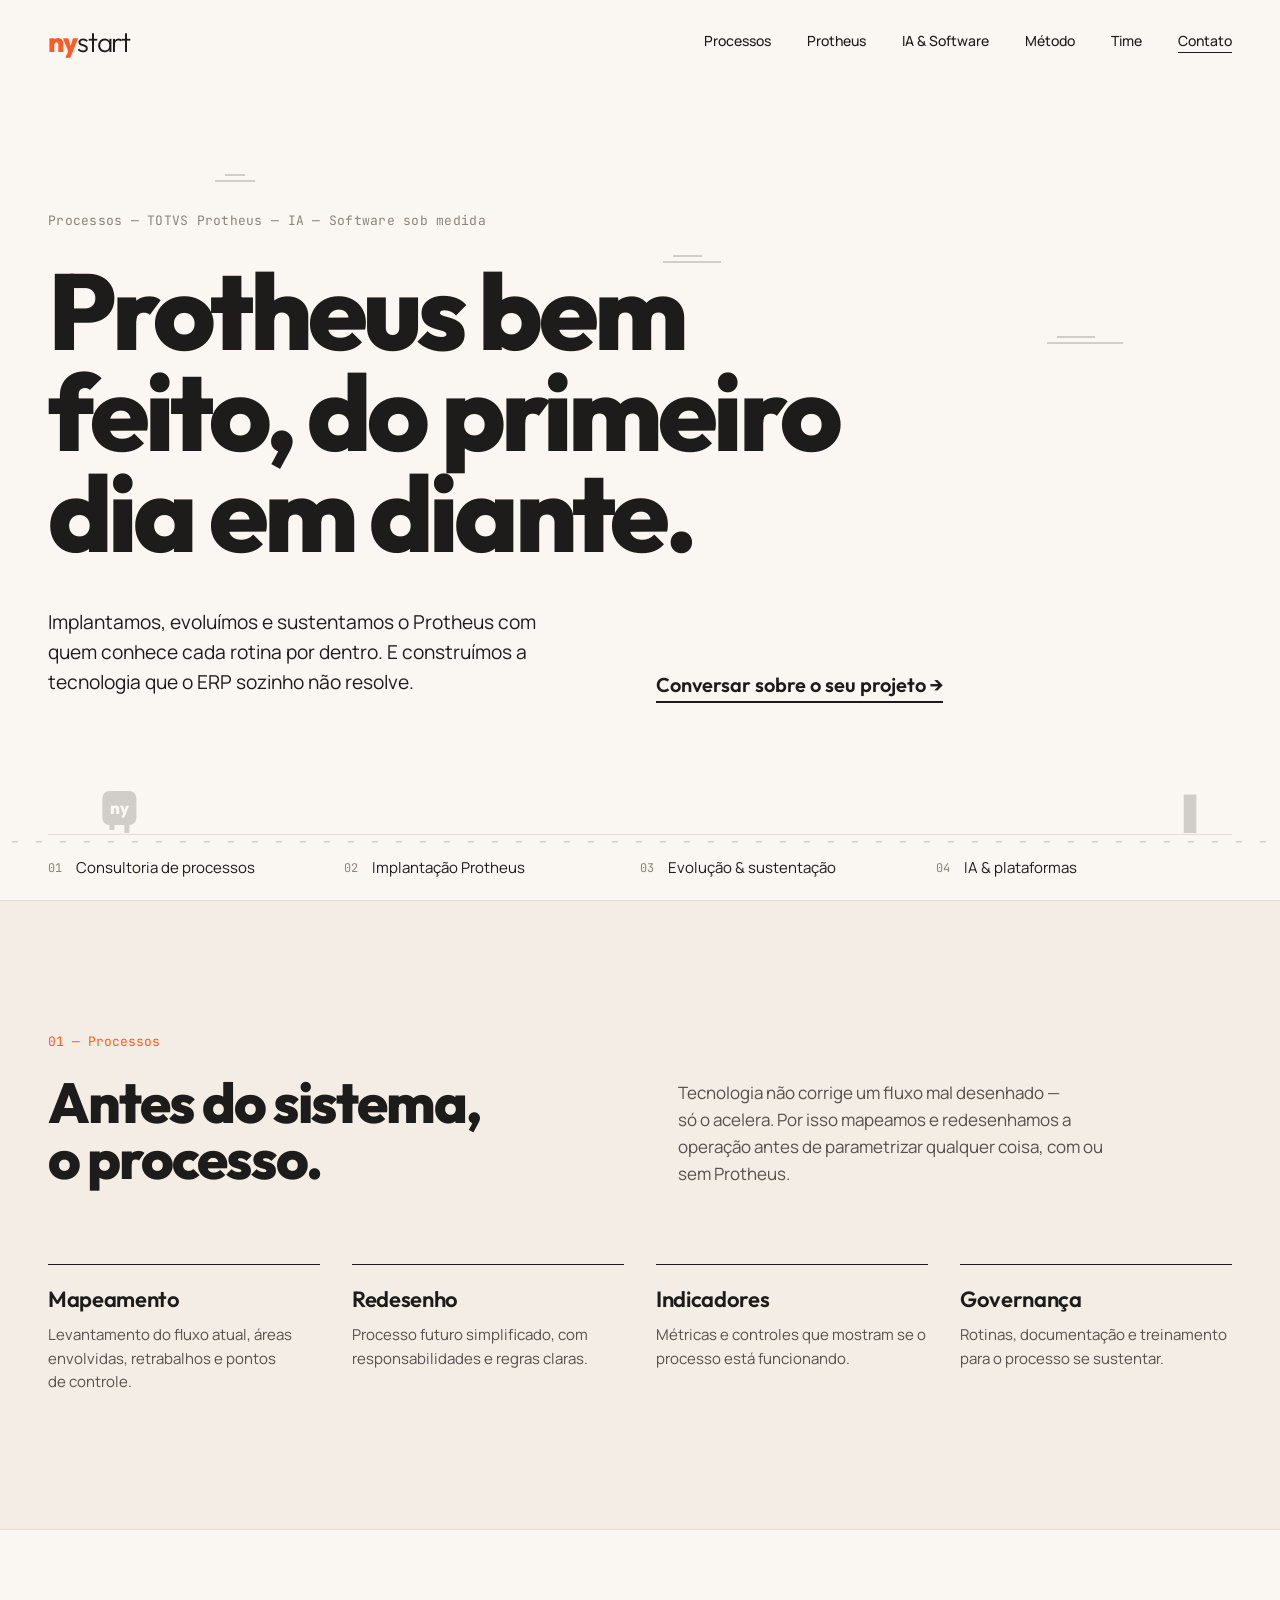
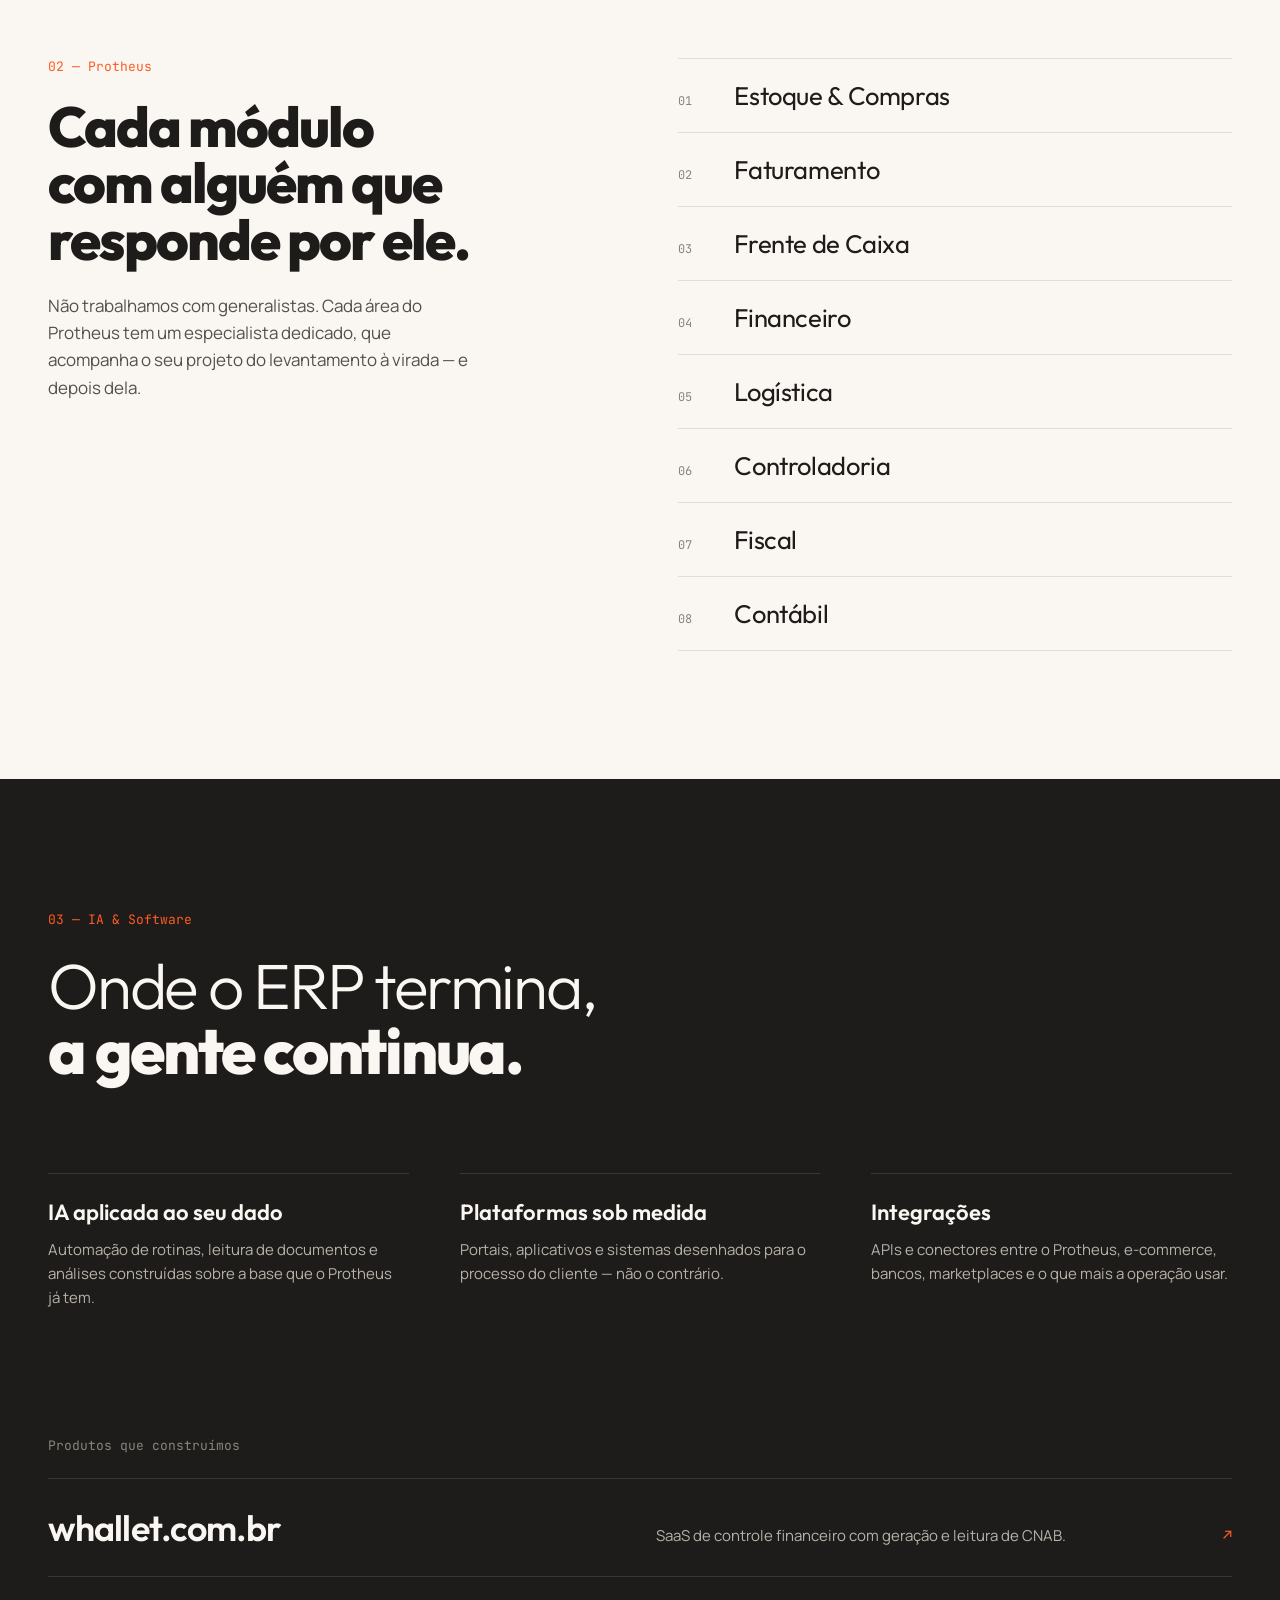
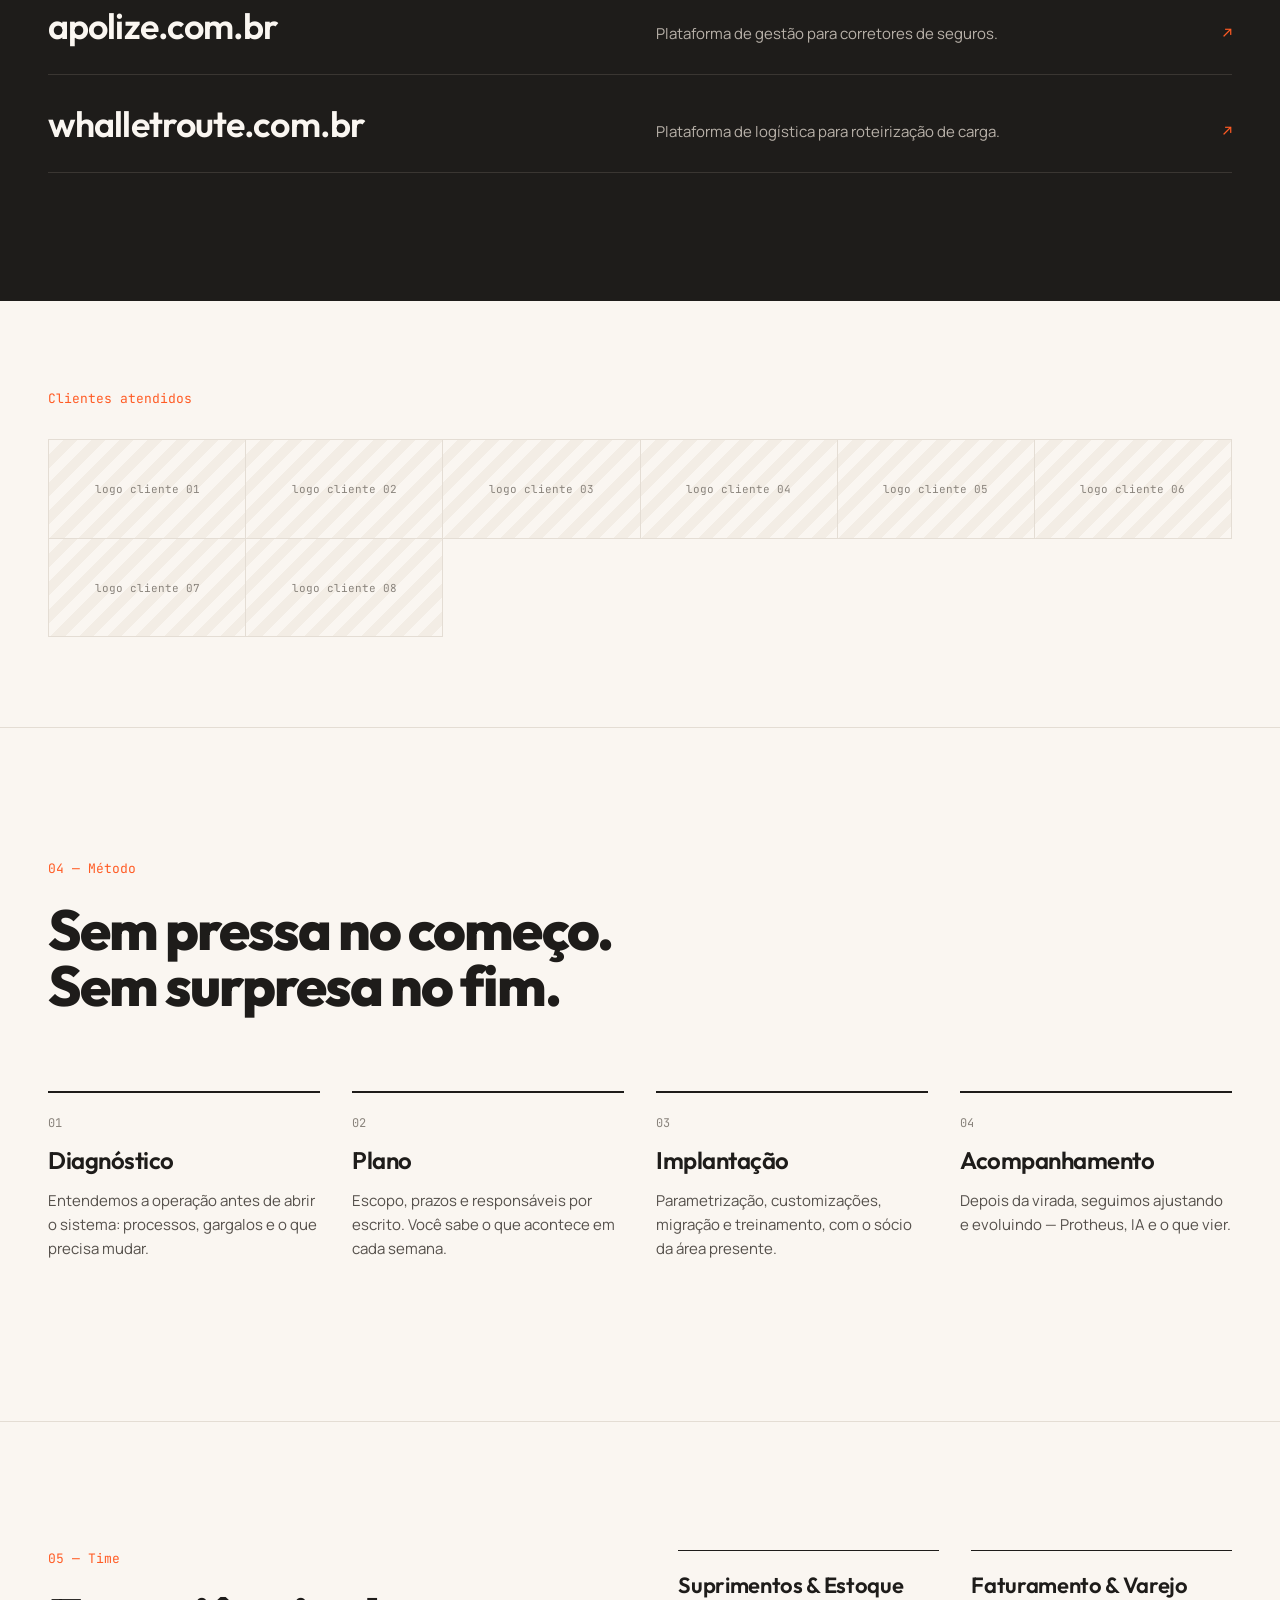
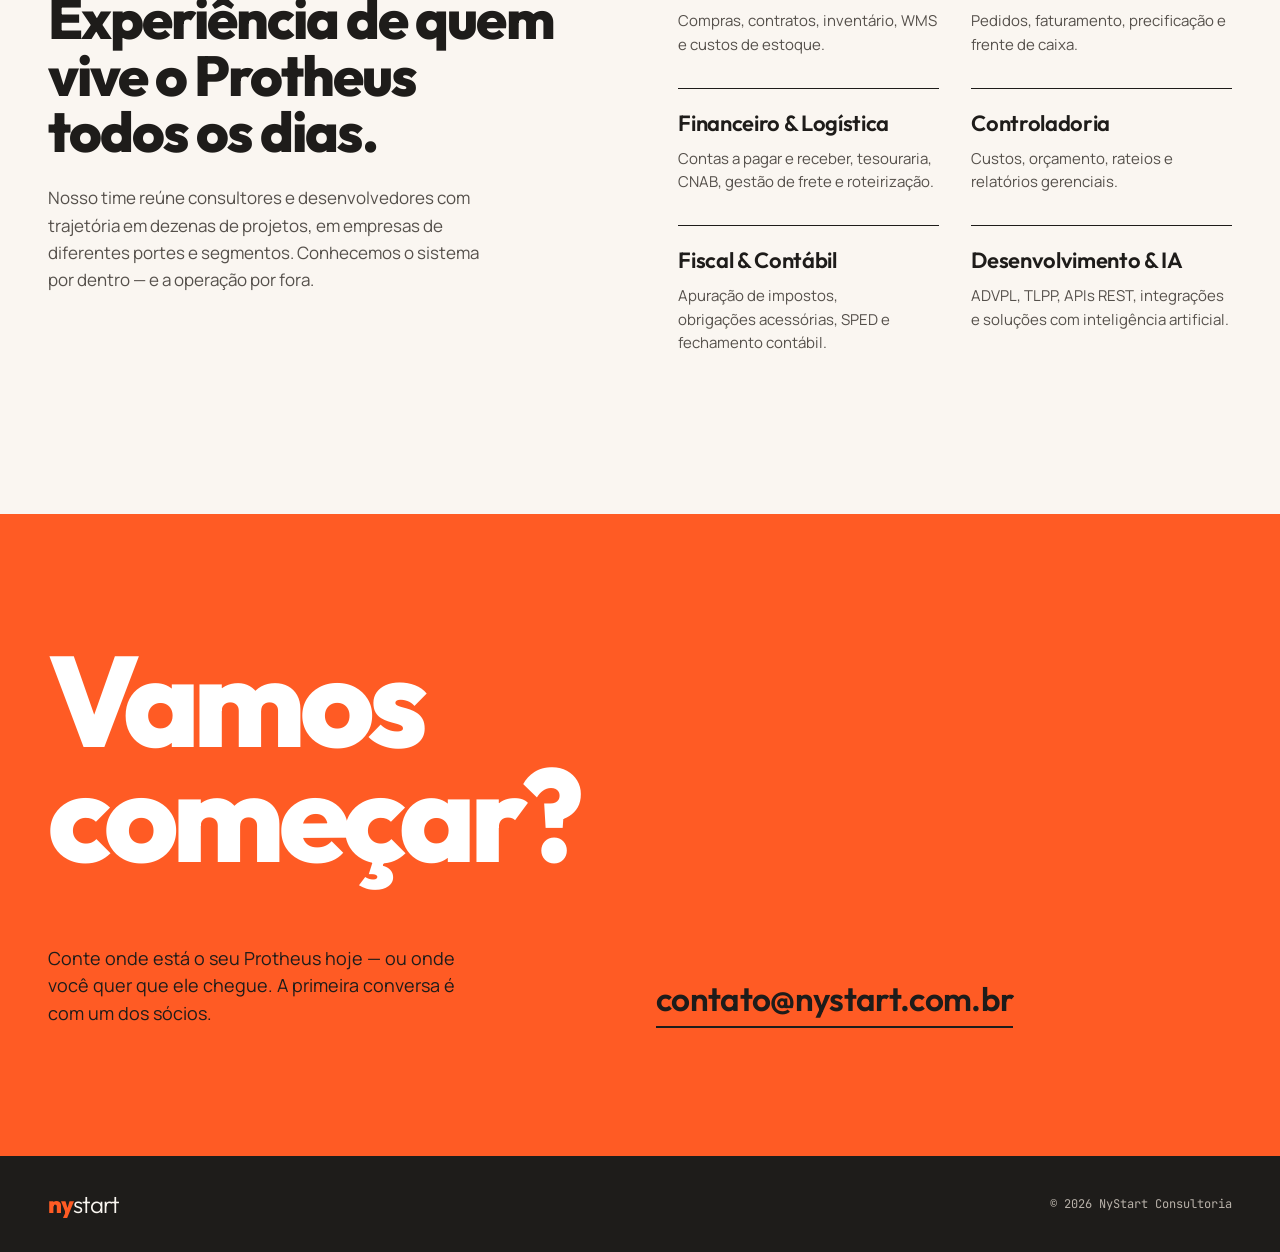
==== index.html @ 60d2b403 "Site NyStart" ====
<!DOCTYPE html>
<html lang="pt-BR">
<head>
  <meta charset="utf-8">
  <meta name="viewport" content="width=device-width, initial-scale=1">
  <title>NyStart — Consultoria Protheus, Processos e IA</title>
  <meta name="description" content="Implantamos, evoluímos e sustentamos o TOTVS Protheus com especialistas por módulo. Consultoria de processos, IA e software sob medida.">
  <meta name="theme-color" content="#FAF6F1">
  <meta property="og:title" content="NyStart — Protheus bem feito, do primeiro dia em diante.">
  <meta property="og:description" content="Consultoria de processos, implantação Protheus, evolução & sustentação, IA e plataformas sob medida.">
  <meta property="og:type" content="website">
  <meta property="og:locale" content="pt_BR">
  <link rel="icon" href="favicon.svg" type="image/svg+xml">
  <link rel="preconnect" href="https://fonts.googleapis.com">
  <link rel="preconnect" href="https://fonts.gstatic.com" crossorigin>
  <link rel="stylesheet" href="https://fonts.googleapis.com/css2?family=JetBrains+Mono:wght@400;500&family=Manrope:wght@400;500;700&family=Outfit:wght@300;400;600;800&display=swap">
  <link rel="stylesheet" href="styles.css">
</head>
<body>

  <header class="hero" data-screen-label="Hero">
    <canvas class="hero__runner" id="runner" aria-hidden="true"></canvas>
    <nav class="nav wrap">
      <a href="#" class="logo" aria-label="NyStart — início"><span class="logo__ny">ny</span><span class="logo__start">start</span></a>
      <div class="nav__links">
        <a href="#processos">Processos</a>
        <a href="#protheus">Protheus</a>
        <a href="#software">IA &amp; Software</a>
        <a href="#metodo">Método</a>
        <a href="#time">Time</a>
        <a href="#contato" class="nav__cta">Contato</a>
      </div>
    </nav>

    <div class="hero__body wrap">
      <div class="hero__main">
        <div class="hero__eyebrow mono">Processos — TOTVS Protheus — IA — Software sob medida</div>
        <h1 class="hero__title">Protheus bem feito, do primeiro dia em diante.</h1>
        <div class="hero__row">
          <p class="hero__lead">Implantamos, evoluímos e sustentamos o Protheus com quem conhece cada rotina por dentro. E construímos a tecnologia que o ERP sozinho não resolve.</p>
          <div><a href="#contato" class="hero__cta">Conversar sobre o seu projeto →</a></div>
        </div>
      </div>
      <ul class="hero__services">
        <li><span class="mono">01</span>Consultoria de processos</li>
        <li><span class="mono">02</span>Implantação Protheus</li>
        <li><span class="mono">03</span>Evolução &amp; sustentação</li>
        <li><span class="mono">04</span>IA &amp; plataformas</li>
      </ul>
    </div>
  </header>

  <main>
    <section id="processos" class="section section--sand" data-screen-label="Processos">
      <div class="wrap pad">
        <span class="kicker mono">01 — Processos</span>
        <div class="split-intro">
          <h2 class="h2">Antes do sistema, o processo.</h2>
          <p class="body">Tecnologia não corrige um fluxo mal desenhado — só o acelera. Por isso mapeamos e redesenhamos a operação antes de parametrizar qualquer coisa, com ou sem Protheus.</p>
        </div>
        <div class="cols cols--240 cols--spaced">
          <div class="item"><span class="item__title">Mapeamento</span><span class="item__text">Levantamento do fluxo atual, áreas envolvidas, retrabalhos e pontos de controle.</span></div>
          <div class="item"><span class="item__title">Redesenho</span><span class="item__text">Processo futuro simplificado, com responsabilidades e regras claras.</span></div>
          <div class="item"><span class="item__title">Indicadores</span><span class="item__text">Métricas e controles que mostram se o processo está funcionando.</span></div>
          <div class="item"><span class="item__title">Governança</span><span class="item__text">Rotinas, documentação e treinamento para o processo se sustentar.</span></div>
        </div>
      </div>
    </section>

    <section id="protheus" class="section section--line" data-screen-label="Protheus">
      <div class="wrap pad two-col">
        <div class="sticky-intro">
          <span class="kicker mono">02 — Protheus</span>
          <h2 class="h2">Cada módulo com alguém que responde por ele.</h2>
          <p class="body body--42">Não trabalhamos com generalistas. Cada área do Protheus tem um especialista dedicado, que acompanha o seu projeto do levantamento à virada — e depois dela.</p>
        </div>
        <ol class="modules">
          <li><span class="mono">01</span><span>Estoque &amp; Compras</span></li>
          <li><span class="mono">02</span><span>Faturamento</span></li>
          <li><span class="mono">03</span><span>Frente de Caixa</span></li>
          <li><span class="mono">04</span><span>Financeiro</span></li>
          <li><span class="mono">05</span><span>Logística</span></li>
          <li><span class="mono">06</span><span>Controladoria</span></li>
          <li><span class="mono">07</span><span>Fiscal</span></li>
          <li><span class="mono">08</span><span>Contábil</span></li>
        </ol>
      </div>
    </section>

    <section id="software" class="section section--dark" data-screen-label="IA e Software">
      <div class="wrap pad">
        <span class="kicker mono">03 — IA &amp; Software</span>
        <h2 class="h2-light">Onde o ERP termina, <strong>a gente continua.</strong></h2>
        <div class="cols cols--280 software__cols">
          <div class="item item--dark"><span class="item__title">IA aplicada ao seu dado</span><span class="item__text">Automação de rotinas, leitura de documentos e análises construídas sobre a base que o Protheus já tem.</span></div>
          <div class="item item--dark"><span class="item__title">Plataformas sob medida</span><span class="item__text">Portais, aplicativos e sistemas desenhados para o processo do cliente — não o contrário.</span></div>
          <div class="item item--dark"><span class="item__title">Integrações</span><span class="item__text">APIs e conectores entre o Protheus, e-commerce, bancos, marketplaces e o que mais a operação usar.</span></div>
        </div>

        <div class="products">
          <span class="mono products__label">Produtos que construímos</span>
          <div class="products__list">
            <a class="product" href="https://whallet.com.br" target="_blank" rel="noopener">
              <span class="product__domain">whallet.com.br</span>
              <span class="product__desc"><span>SaaS de controle financeiro com geração e leitura de CNAB.</span><span class="mono product__arrow">↗</span></span>
            </a>
            <a class="product" href="https://apolize.com.br" target="_blank" rel="noopener">
              <span class="product__domain">apolize.com.br</span>
              <span class="product__desc"><span>Plataforma de gestão para corretores de seguros.</span><span class="mono product__arrow">↗</span></span>
            </a>
            <a class="product" href="https://whalletroute.com.br" target="_blank" rel="noopener">
              <span class="product__domain">whalletroute.com.br</span>
              <span class="product__desc"><span>Plataforma de logística para roteirização de carga.</span><span class="mono product__arrow">↗</span></span>
            </a>
          </div>
        </div>
      </div>
    </section>

    <section id="clientes" class="section clients" data-screen-label="Clientes">
      <div class="wrap clients__inner">
        <span class="kicker mono">Clientes atendidos</span>
        <!-- Substitua cada placeholder por <img src="logos/cliente.svg" alt="Nome do cliente"> -->
        <div class="clients__grid">
          <div class="client"><span class="mono">logo cliente 01</span></div>
          <div class="client"><span class="mono">logo cliente 02</span></div>
          <div class="client"><span class="mono">logo cliente 03</span></div>
          <div class="client"><span class="mono">logo cliente 04</span></div>
          <div class="client"><span class="mono">logo cliente 05</span></div>
          <div class="client"><span class="mono">logo cliente 06</span></div>
          <div class="client"><span class="mono">logo cliente 07</span></div>
          <div class="client"><span class="mono">logo cliente 08</span></div>
        </div>
      </div>
    </section>

    <section id="metodo" class="section" data-screen-label="Metodo">
      <div class="wrap pad">
        <span class="kicker mono">04 — Método</span>
        <h2 class="h2 metodo__title">Sem pressa no começo.<br>Sem surpresa no fim.</h2>
        <div class="cols cols--240 cols--spaced">
          <div class="step"><span class="mono">01</span><span class="step__title">Diagnóstico</span><span class="item__text">Entendemos a operação antes de abrir o sistema: processos, gargalos e o que precisa mudar.</span></div>
          <div class="step"><span class="mono">02</span><span class="step__title">Plano</span><span class="item__text">Escopo, prazos e responsáveis por escrito. Você sabe o que acontece em cada semana.</span></div>
          <div class="step"><span class="mono">03</span><span class="step__title">Implantação</span><span class="item__text">Parametrização, customizações, migração e treinamento, com o sócio da área presente.</span></div>
          <div class="step"><span class="mono">04</span><span class="step__title">Acompanhamento</span><span class="item__text">Depois da virada, seguimos ajustando e evoluindo — Protheus, IA e o que vier.</span></div>
        </div>
      </div>
    </section>

    <section id="time" class="section section--line" data-screen-label="Time">
      <div class="wrap pad two-col">
        <div class="sticky-intro">
          <span class="kicker mono">05 — Time</span>
          <h2 class="h2">Experiência de quem vive o Protheus todos os dias.</h2>
          <p class="body body--44">Nosso time reúne consultores e desenvolvedores com trajetória em dezenas de projetos, em empresas de diferentes portes e segmentos. Conhecemos o sistema por dentro — e a operação por fora.</p>
        </div>
        <div class="cols cols--240 skills">
          <div class="item item--tall"><span class="item__title">Suprimentos &amp; Estoque</span><span class="item__text">Compras, contratos, inventário, WMS e custos de estoque.</span></div>
          <div class="item item--tall"><span class="item__title">Faturamento &amp; Varejo</span><span class="item__text">Pedidos, faturamento, precificação e frente de caixa.</span></div>
          <div class="item item--tall"><span class="item__title">Financeiro &amp; Logística</span><span class="item__text">Contas a pagar e receber, tesouraria, CNAB, gestão de frete e roteirização.</span></div>
          <div class="item item--tall"><span class="item__title">Controladoria</span><span class="item__text">Custos, orçamento, rateios e relatórios gerenciais.</span></div>
          <div class="item item--tall"><span class="item__title">Fiscal &amp; Contábil</span><span class="item__text">Apuração de impostos, obrigações acessórias, SPED e fechamento contábil.</span></div>
          <div class="item item--tall"><span class="item__title">Desenvolvimento &amp; IA</span><span class="item__text">ADVPL, TLPP, APIs REST, integrações e soluções com inteligência artificial.</span></div>
        </div>
      </div>
    </section>

    <section id="contato" class="section section--orange" data-screen-label="Contato">
      <div class="wrap pad contact">
        <h2 class="contact__title">Vamos<br>começar?</h2>
        <div class="contact__row">
          <p class="contact__lead">Conte onde está o seu Protheus hoje — ou onde você quer que ele chegue. A primeira conversa é com um dos sócios.</p>
          <div><a href="mailto:contato@nystart.com.br" class="contact__mail">contato@nystart.com.br</a></div>
        </div>
      </div>
    </section>
  </main>

  <footer class="footer">
    <div class="wrap footer__inner">
      <span class="logo logo--footer"><span class="logo__ny">ny</span><span class="logo__start">start</span></span>
      <span class="mono">© <span id="year">2026</span> NyStart Consultoria</span>
    </div>
  </footer>

  <script src="main.js" defer></script>
</body>
</html>
---- styles.css ----
:root {
  --orange: #FF5B24;
  --ink: #1E1C1A;
  --paper: #FAF6F1;
  --sand: #F3EDE5;
  --line: #E4DDD4;
  --muted: #8A847D;
  --body: #55504B;
  --dark-line: #3A3632;
  --dark-text: #B8B1A9;

  --f-display: Outfit, sans-serif;
  --f-body: Manrope, sans-serif;
  --f-mono: 'JetBrains Mono', monospace;

  --gutter: clamp(20px, 4vw, 48px);
  --section-y: clamp(72px, 10vw, 140px);
}

*, *::before, *::after { box-sizing: border-box; }

html { scroll-behavior: smooth; }
@media (prefers-reduced-motion: reduce) { html { scroll-behavior: auto; } }

body {
  margin: 0;
  background: var(--paper);
  font-family: var(--f-body);
  color: var(--ink);
  -webkit-font-smoothing: antialiased;
}

a { color: inherit; text-decoration: none; transition: opacity .15s, color .15s, border-color .15s; }
a:hover { color: var(--orange); }

ul, ol { list-style: none; margin: 0; padding: 0; }

.mono { font-family: var(--f-mono); }

.wrap { width: 100%; max-width: 1320px; margin: 0 auto; padding-left: var(--gutter); padding-right: var(--gutter); }
.pad { padding-top: var(--section-y); padding-bottom: var(--section-y); }

/* ---------- Logo ---------- */
.logo { font-family: var(--f-display); font-size: 28px; letter-spacing: -.04em; line-height: 1; }
.logo__ny { font-weight: 800; color: var(--orange); }
.logo__start { font-weight: 300; }
.logo:hover { color: inherit; }

/* ---------- Hero ---------- */
.hero {
  background: var(--paper);
  color: var(--ink);
  position: relative;
  overflow: hidden;
  min-height: 100svh;
  display: flex;
  flex-direction: column;
}
.hero__runner {
  position: absolute; inset: 0; width: 100%; height: 100%;
  pointer-events: none; opacity: .18;
}

.nav {
  position: relative;
  padding-top: 28px; padding-bottom: 28px;
  display: flex; align-items: center; justify-content: space-between;
  gap: 24px; flex-wrap: wrap;
}
.nav__links { display: flex; gap: clamp(16px, 3vw, 36px); font-size: 14px; font-weight: 500; flex-wrap: wrap; }
.nav__links a:hover, .hero__cta:hover { color: inherit; opacity: .6; }
.nav__cta { border-bottom: 1.5px solid currentColor; padding-bottom: 2px; }

.hero__body {
  position: relative; flex: 1;
  padding-top: clamp(24px, 6vh, 72px);
  display: flex; flex-direction: column;
}
.hero__main { flex: 1; display: flex; flex-direction: column; justify-content: center; }
.hero__eyebrow { font-size: 13px; letter-spacing: .02em; margin-bottom: clamp(20px, 3.5vh, 32px); color: var(--muted); }
.hero__title {
  margin: 0;
  font-family: var(--f-display); font-weight: 800;
  font-size: clamp(44px, min(8.4vw, 12vh), 124px);
  line-height: .94; letter-spacing: -.045em;
  max-width: 14ch; text-wrap: balance;
}
.hero__row {
  display: grid;
  grid-template-columns: repeat(auto-fit, minmax(min(100%, 320px), 1fr));
  gap: 32px; margin-top: clamp(28px, 5vh, 64px); align-items: end;
}
.hero__lead { margin: 0; font-size: clamp(17px, 1.5vw, 20px); line-height: 1.55; max-width: 44ch; text-wrap: pretty; }
.hero__cta { font-family: var(--f-display); font-weight: 600; font-size: 20px; border-bottom: 2px solid currentColor; padding-bottom: 4px; }

.hero__services {
  margin-top: clamp(40px, 7vh, 88px);
  border-top: 1px solid var(--line);
  display: grid; grid-template-columns: repeat(auto-fit, minmax(min(100%, 200px), 1fr));
}
.hero__services li { padding: 22px 0; display: flex; gap: 14px; font-size: 15px; }
.hero__services .mono { font-size: 12px; color: var(--muted); padding-top: 3px; }

/* ---------- Shared section parts ---------- */
.section--sand { background: var(--sand); border-top: 1px solid var(--line); }
.section--line { border-top: 1px solid var(--line); }
.section--dark { background: var(--ink); color: var(--paper); }
.section--orange { background: var(--orange); color: var(--ink); }

.kicker { font-size: 13px; color: var(--orange); }

.h2 {
  margin: 0;
  font-family: var(--f-display); font-weight: 800;
  font-size: clamp(34px, 4.4vw, 60px); line-height: 1; letter-spacing: -.035em;
  text-wrap: balance;
}
.body { margin: 0; font-size: 17px; line-height: 1.6; color: var(--body); max-width: 46ch; text-wrap: pretty; }
.body--42 { max-width: 42ch; }
.body--44 { max-width: 44ch; }

.split-intro {
  margin-top: 24px;
  display: grid; grid-template-columns: repeat(auto-fit, minmax(min(100%, 360px), 1fr));
  gap: 24px clamp(40px, 6vw, 96px); align-items: end;
}

.two-col {
  display: grid; grid-template-columns: repeat(auto-fit, minmax(min(100%, 360px), 1fr));
  gap: clamp(40px, 6vw, 96px);
}
.sticky-intro { display: flex; flex-direction: column; gap: 24px; align-self: start; }
/* Only stick once the section is laid out in two columns. */
@media (min-width: 900px) { .sticky-intro { position: sticky; top: 40px; } }

.cols { display: grid; gap: 0 32px; }
.cols--240 { grid-template-columns: repeat(auto-fit, minmax(min(100%, 240px), 1fr)); }
.cols--280 { grid-template-columns: repeat(auto-fit, minmax(min(100%, 280px), 1fr)); }
.cols--spaced { margin-top: clamp(48px, 6vw, 80px); }

.item { border-top: 1px solid var(--ink); padding: 20px 0 8px; display: flex; flex-direction: column; gap: 10px; }
.item--tall { padding-bottom: 32px; }
.item__title { font-family: var(--f-display); font-weight: 600; font-size: 22px; letter-spacing: -.015em; }
.item__text { font-size: 15px; line-height: 1.55; color: var(--body); text-wrap: pretty; }

/* ---------- Protheus ---------- */
.modules { display: flex; flex-direction: column; border-bottom: 1px solid var(--line); }
.modules li {
  display: grid; grid-template-columns: 40px 1fr; gap: 16px; align-items: baseline;
  padding: 20px 0; border-top: 1px solid var(--line);
}
.modules .mono { font-size: 12px; color: var(--muted); }
.modules li > span:last-child { font-family: var(--f-display); font-weight: 400; font-size: clamp(20px, 2vw, 26px); letter-spacing: -.015em; }

/* ---------- IA & Software ---------- */
.h2-light {
  margin: 24px 0 0;
  font-family: var(--f-display); font-weight: 300;
  font-size: clamp(34px, 5vw, 72px); line-height: 1.02; letter-spacing: -.035em;
  max-width: 18ch; text-wrap: balance;
}
.h2-light strong { font-weight: 800; }
.software__cols { margin-top: clamp(48px, 7vw, 96px); gap: 0 clamp(24px, 4vw, 56px); }
.item--dark { border-top-color: var(--dark-line); padding: 24px 0; gap: 12px; }
.item--dark .item__title { letter-spacing: 0; }
.item--dark .item__text { line-height: 1.6; color: var(--dark-text); }

.products { margin-top: clamp(64px, 8vw, 112px); display: flex; flex-direction: column; gap: 24px; }
.products__label { font-size: 13px; color: var(--muted); }
.products__list { display: flex; flex-direction: column; border-bottom: 1px solid var(--dark-line); }
.product {
  display: grid; grid-template-columns: repeat(auto-fit, minmax(min(100%, 260px), 1fr));
  gap: 8px 32px; align-items: baseline;
  padding: 26px 0; border-top: 1px solid var(--dark-line); color: var(--paper);
}
.product__domain { font-family: var(--f-display); font-weight: 600; font-size: clamp(24px, 2.8vw, 36px); letter-spacing: -.025em; }
.product__desc { display: flex; justify-content: space-between; gap: 24px; font-size: 15px; line-height: 1.55; color: var(--dark-text); }
.product__arrow { color: var(--orange); }

/* ---------- Clientes ---------- */
.clients { border-bottom: 1px solid var(--line); }
.clients__inner { padding-top: clamp(56px, 7vw, 96px); padding-bottom: clamp(56px, 7vw, 96px); display: flex; flex-direction: column; gap: 32px; }
.clients__grid {
  display: grid; grid-template-columns: repeat(auto-fill, minmax(min(100%, 180px), 1fr));
  border-top: 1px solid var(--line); border-left: 1px solid var(--line);
}
.client {
  aspect-ratio: 2 / 1;
  border-right: 1px solid var(--line); border-bottom: 1px solid var(--line);
  display: flex; align-items: center; justify-content: center;
  background: repeating-linear-gradient(135deg, var(--paper) 0 10px, var(--sand) 10px 20px);
}
.client .mono { font-size: 11px; color: var(--muted); }
.client img { max-width: 70%; max-height: 55%; object-fit: contain; }

/* ---------- Método ---------- */
.metodo__title { margin-top: 24px; text-wrap: initial; }
.step { border-top: 2px solid var(--ink); padding: 22px 0 32px; display: flex; flex-direction: column; gap: 14px; }
.step .mono { font-size: 12px; color: var(--muted); }
.step__title { font-family: var(--f-display); font-weight: 600; font-size: 24px; letter-spacing: -.02em; }
.step .item__text { line-height: 1.6; }

/* ---------- Time ---------- */
.skills { align-self: start; }

/* ---------- Contato ---------- */
.contact { display: flex; flex-direction: column; gap: clamp(40px, 6vw, 72px); }
.contact__title {
  margin: 0;
  font-family: var(--f-display); font-weight: 800;
  font-size: clamp(52px, 10vw, 160px); line-height: .9; letter-spacing: -.05em; color: #fff;
}
.contact__row {
  display: grid; grid-template-columns: repeat(auto-fit, minmax(min(100%, 300px), 1fr));
  gap: 32px; align-items: end;
}
.contact__lead { margin: 0; font-size: 18px; line-height: 1.55; max-width: 40ch; }
.contact__mail {
  display: inline-block;
  font-family: var(--f-display); font-weight: 600;
  font-size: clamp(22px, 2.6vw, 34px); letter-spacing: -.02em;
  border-bottom: 2px solid var(--ink); padding-bottom: 6px;
  overflow-wrap: anywhere;
}
.contact__mail:hover { color: #fff; border-color: #fff; }

/* ---------- Footer ---------- */
.footer { background: var(--ink); color: var(--dark-text); }
.footer__inner { padding-top: 36px; padding-bottom: 36px; display: flex; justify-content: space-between; align-items: center; gap: 20px; flex-wrap: wrap; }
.logo--footer { font-size: 24px; color: var(--paper); }
.footer .mono { font-size: 12px; }

:focus-visible { outline: 2px solid var(--orange); outline-offset: 3px; }
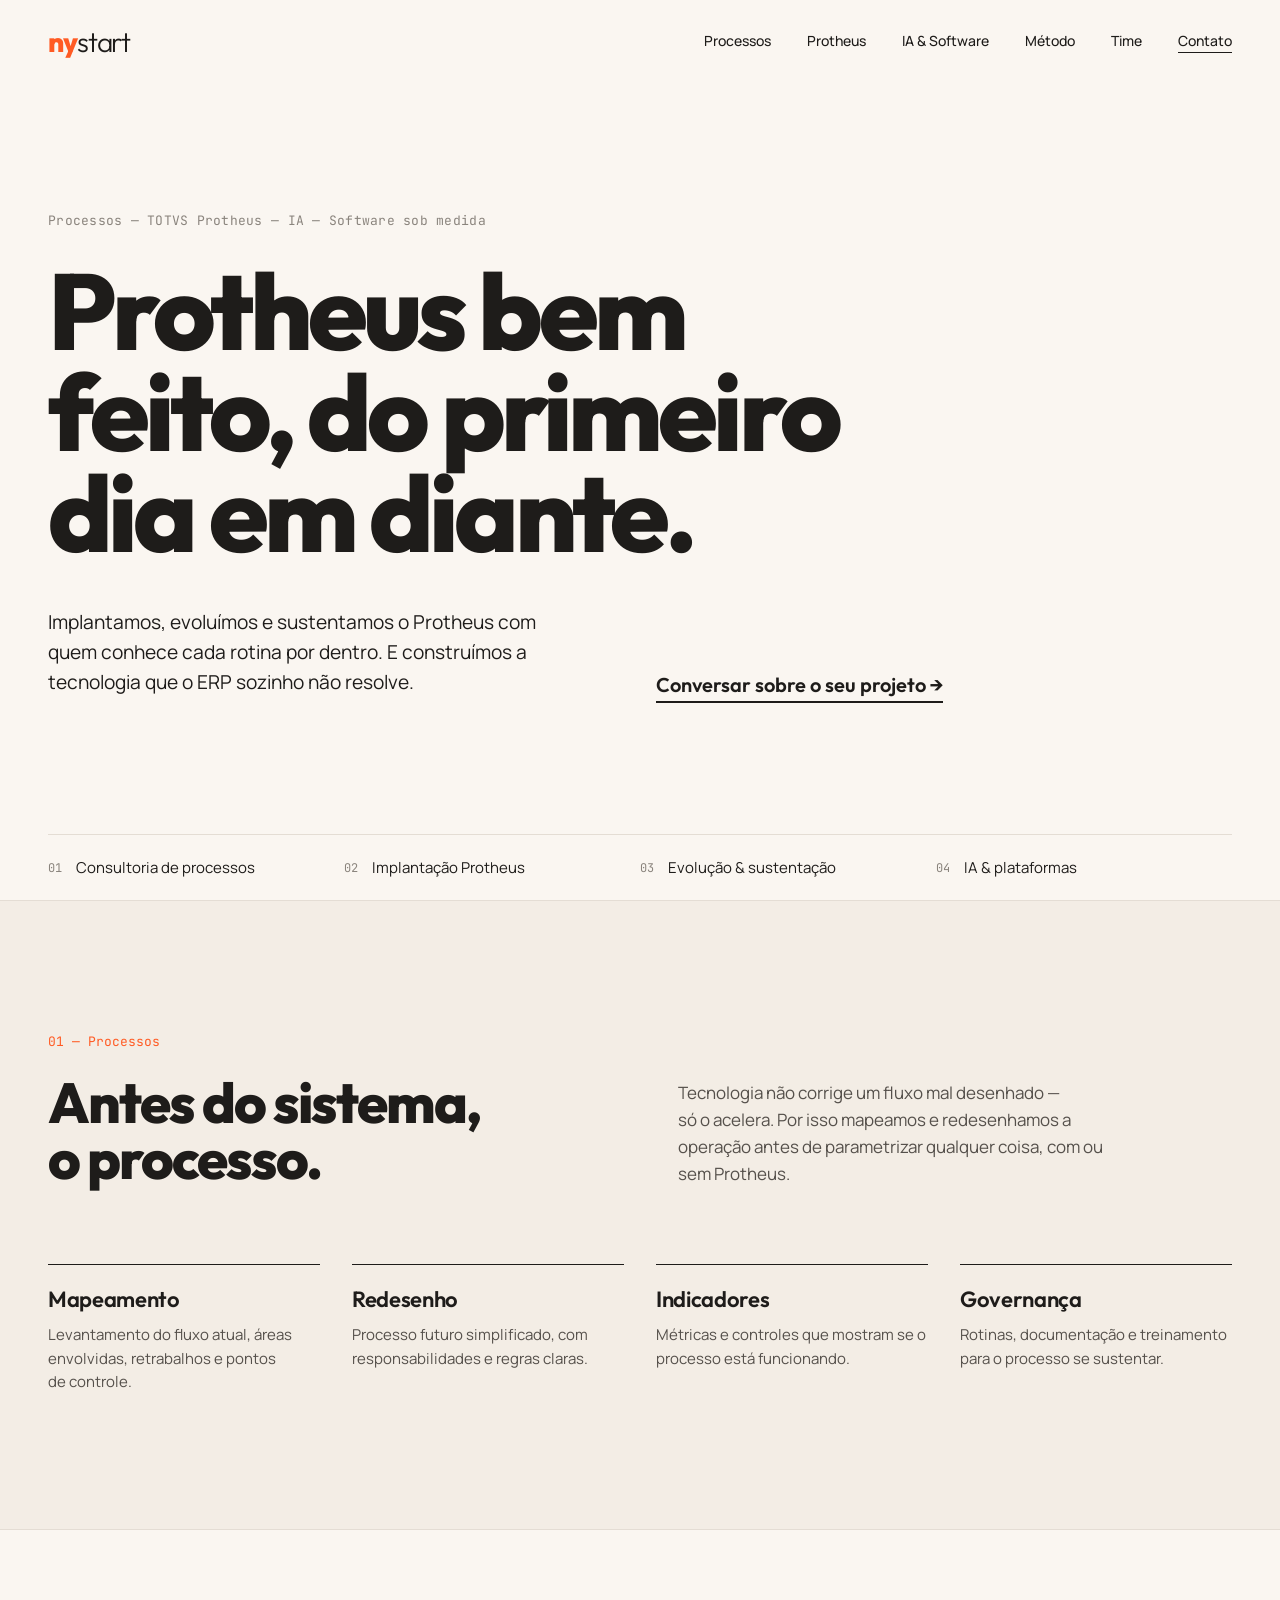
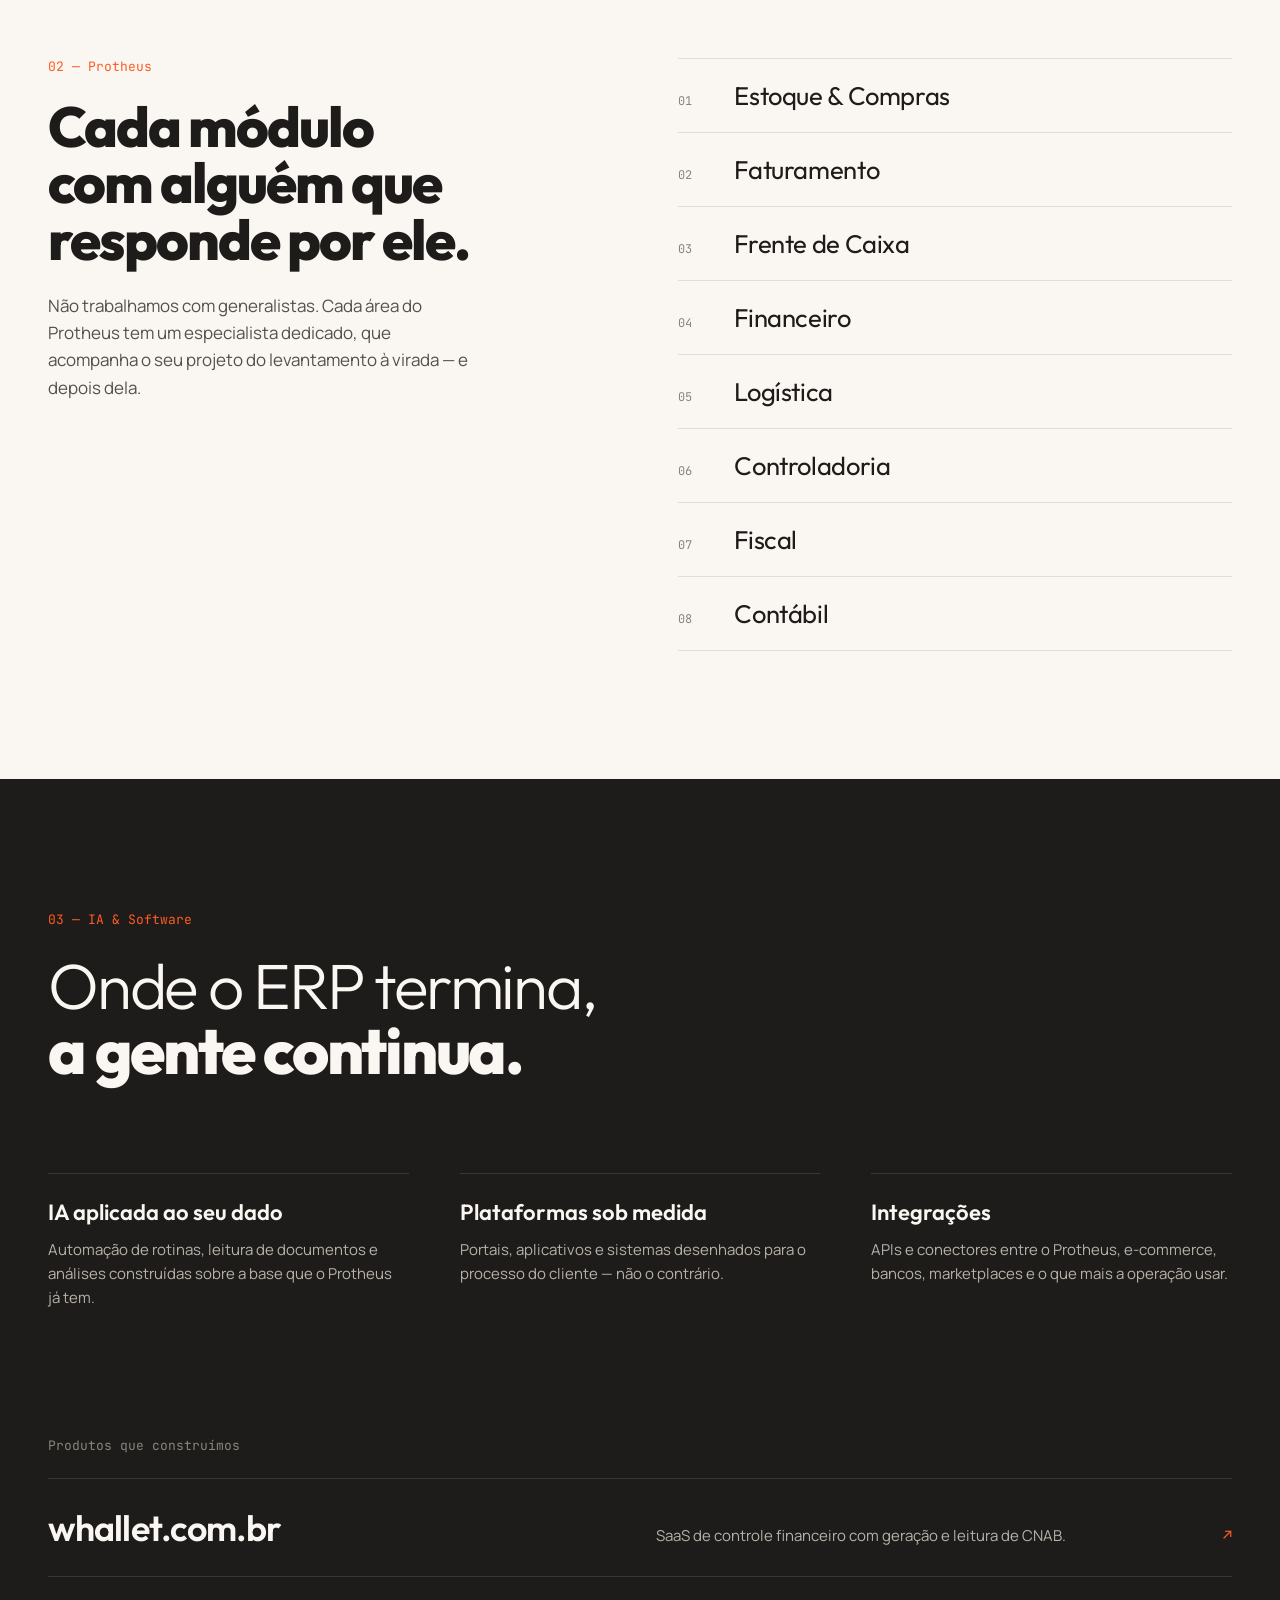
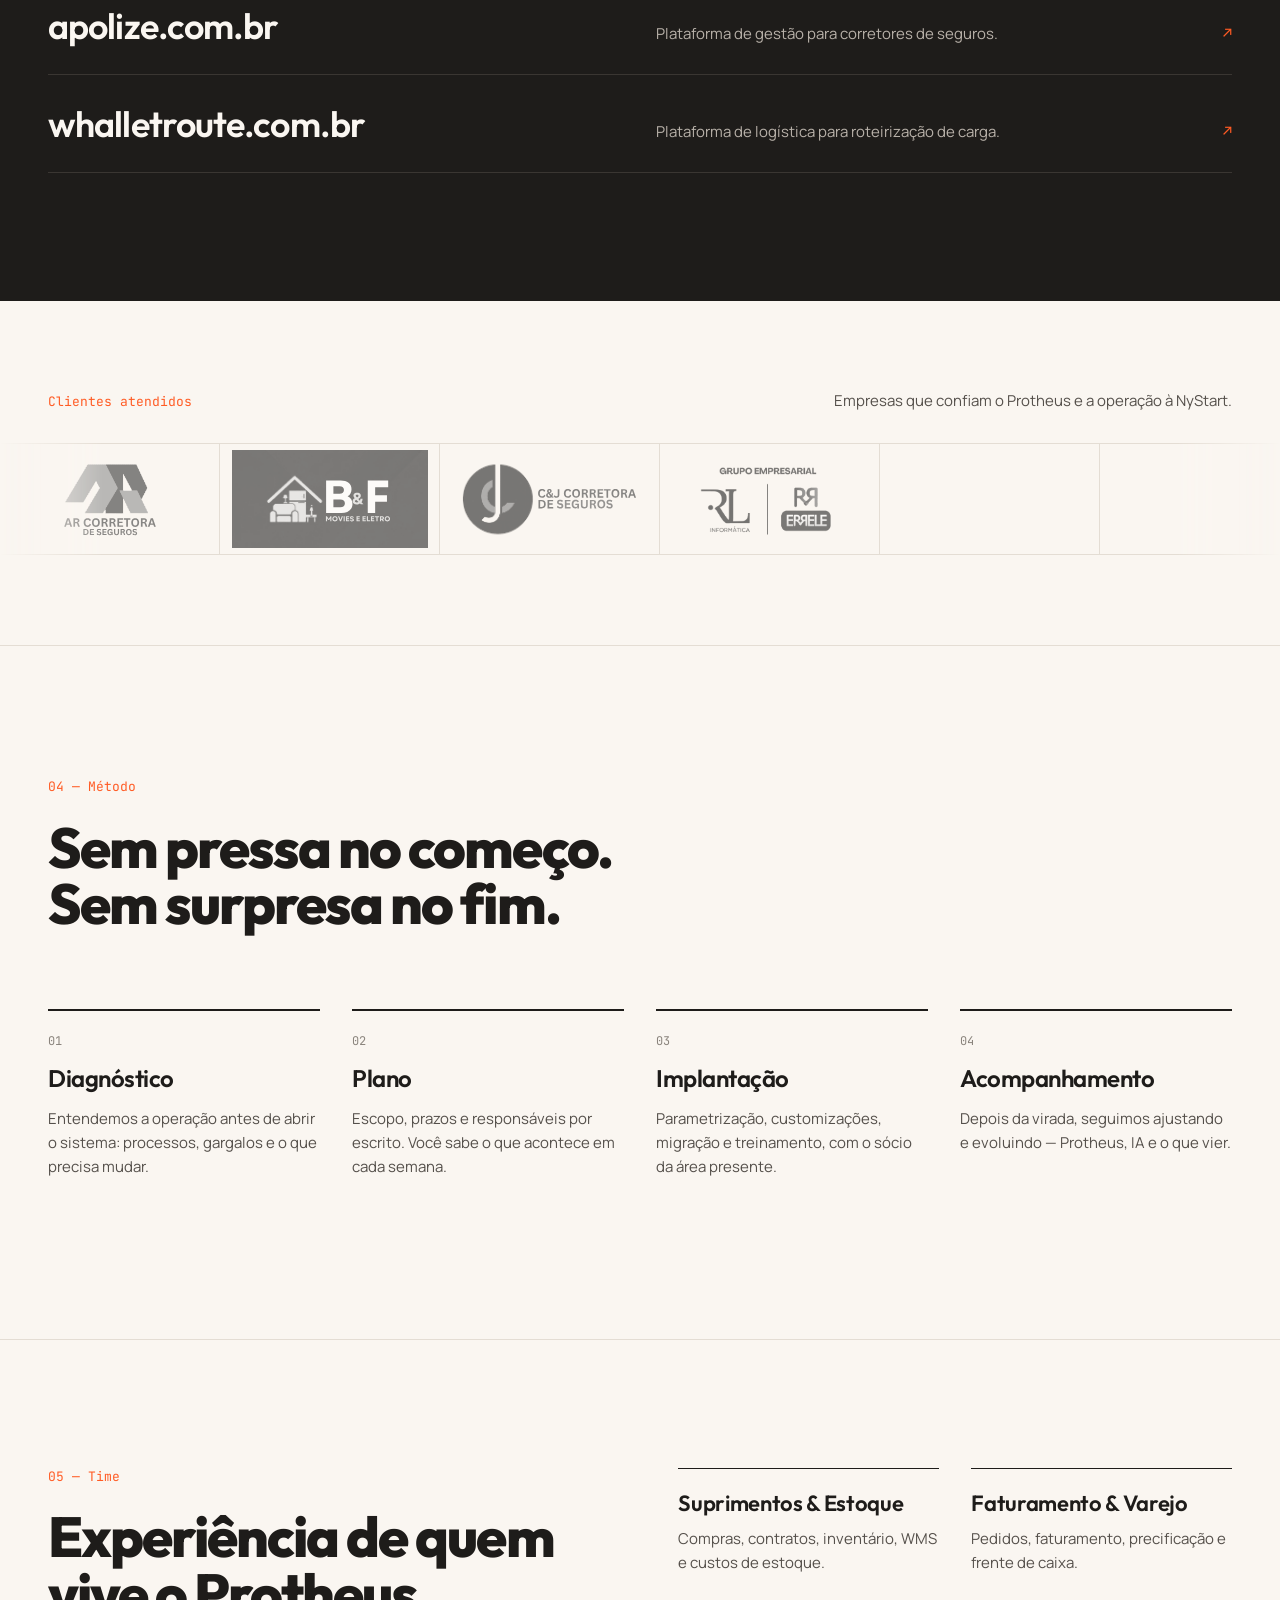
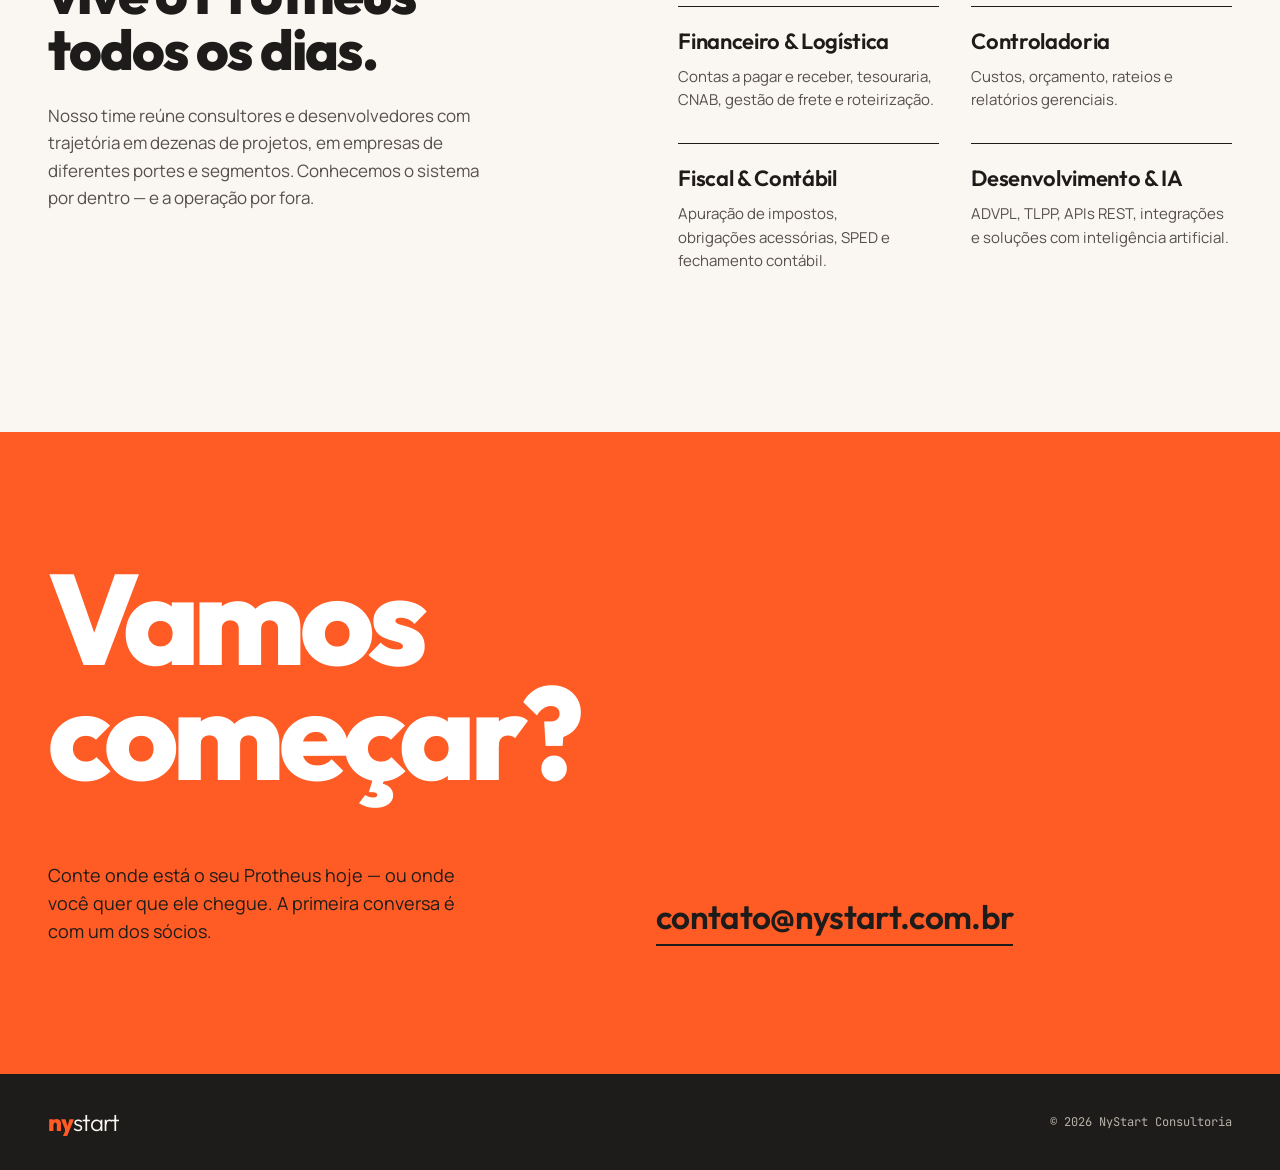
==== commit a50b13c4: "ajustando div de clientes atendidos" ====
--- a/index.html
+++ b/index.html
@@ -118,19 +118,24 @@
     </section>
 
     <section id="clientes" class="section clients" data-screen-label="Clientes">
-      <div class="wrap clients__inner">
+      <div class="wrap clients__head">
         <span class="kicker mono">Clientes atendidos</span>
-        <!-- Substitua cada placeholder por <img src="logos/cliente.svg" alt="Nome do cliente"> -->
-        <div class="clients__grid">
-          <div class="client"><span class="mono">logo cliente 01</span></div>
-          <div class="client"><span class="mono">logo cliente 02</span></div>
-          <div class="client"><span class="mono">logo cliente 03</span></div>
-          <div class="client"><span class="mono">logo cliente 04</span></div>
-          <div class="client"><span class="mono">logo cliente 05</span></div>
-          <div class="client"><span class="mono">logo cliente 06</span></div>
-          <div class="client"><span class="mono">logo cliente 07</span></div>
-          <div class="client"><span class="mono">logo cliente 08</span></div>
-        </div>
+        <p class="clients__note">Empresas que confiam o Protheus e a operação à NyStart.</p>
+      </div>
+
+      <!--
+        Para adicionar um cliente: salve a logo em /logos (veja logos/LEIA-ME.md)
+        e acrescente uma linha abaixo. O carrossel se ajusta sozinho à quantidade.
+          <li class="client"><img src="logos/nome-do-cliente.png" alt="Nome do Cliente" loading="lazy"></li>
+        Quando tiver as logos reais, apague as linhas "client--placeholder".
+      -->
+      <div class="marquee" data-marquee>
+        <ul class="marquee__group">
+          <li class="client"><img src="logos/ar-logo.svg" alt="AR Corretora de Seguros" loading="lazy"></li>
+          <li class="client"><img src="logos/bf-logo.svg" alt="B&amp;F Móveis e Eletro" loading="lazy"></li>
+          <li class="client"><img src="logos/cj-logo.svg" alt="C&amp;J Corretora de Seguros" loading="lazy"></li>
+          <li class="client"><img src="logos/rl-logo.svg" alt="Grupo Empresarial RL Informática e Errele" loading="lazy"></li>
+        </ul>
       </div>
     </section>
 
--- a/styles.css
+++ b/styles.css
@@ -178,20 +178,51 @@
 .product__arrow { color: var(--orange); }
 
 /* ---------- Clientes ---------- */
-.clients { border-bottom: 1px solid var(--line); }
-.clients__inner { padding-top: clamp(56px, 7vw, 96px); padding-bottom: clamp(56px, 7vw, 96px); display: flex; flex-direction: column; gap: 32px; }
-.clients__grid {
-  display: grid; grid-template-columns: repeat(auto-fill, minmax(min(100%, 180px), 1fr));
-  border-top: 1px solid var(--line); border-left: 1px solid var(--line);
-}
+.clients { border-bottom: 1px solid var(--line); padding: clamp(56px, 7vw, 96px) 0; overflow: hidden; }
+.clients__head {
+  display: flex; justify-content: space-between; align-items: baseline;
+  gap: 12px 32px; flex-wrap: wrap; margin-bottom: 32px;
+}
+.clients__note { margin: 0; font-size: 15px; color: var(--body); }
+
+/* Infinite logo carousel: main.js clones the group so the loop is seamless
+   whatever the number of logos. */
+.marquee {
+  --tile-w: clamp(160px, 18vw, 220px);
+  display: flex;
+  border-top: 1px solid var(--line); border-bottom: 1px solid var(--line);
+  -webkit-mask-image: linear-gradient(90deg, transparent, #000 8%, #000 92%, transparent);
+          mask-image: linear-gradient(90deg, transparent, #000 8%, #000 92%, transparent);
+}
+.marquee__group { display: flex; flex-shrink: 0; }
+.marquee.is-running .marquee__group { animation: marquee var(--duration, 40s) linear infinite; }
+.marquee:hover .marquee__group { animation-play-state: paused; }
+@keyframes marquee { to { transform: translateX(-100%); } }
+
 .client {
-  aspect-ratio: 2 / 1;
-  border-right: 1px solid var(--line); border-bottom: 1px solid var(--line);
+  width: var(--tile-w); aspect-ratio: 2 / 1; flex-shrink: 0;
+  border-right: 1px solid var(--line);
   display: flex; align-items: center; justify-content: center;
-  background: repeating-linear-gradient(135deg, var(--paper) 0 10px, var(--sand) 10px 20px);
-}
+  padding: 6px 10px; /* the 400×200 logo canvas already has its own margin */
+  background: var(--paper);
+  transition: background .25s;
+}
+.client:hover { background: var(--sand); }
+.client img {
+  width: 100%; height: 100%; object-fit: contain;
+  filter: grayscale(1); opacity: .6;
+  transition: filter .25s, opacity .25s;
+}
+.client:hover img { filter: none; opacity: 1; }
+.client--placeholder { background: repeating-linear-gradient(135deg, var(--paper) 0 10px, var(--sand) 10px 20px); }
 .client .mono { font-size: 11px; color: var(--muted); }
-.client img { max-width: 70%; max-height: 55%; object-fit: contain; }
+
+/* Without motion, show the logos as a static wrapped row. */
+@media (prefers-reduced-motion: reduce) {
+  .marquee { flex-wrap: wrap; -webkit-mask-image: none; mask-image: none; }
+  .marquee__group { flex-wrap: wrap; flex-shrink: 1; }
+  .marquee__group[aria-hidden] { display: none; }
+}
 
 /* ---------- Método ---------- */
 .metodo__title { margin-top: 24px; text-wrap: initial; }
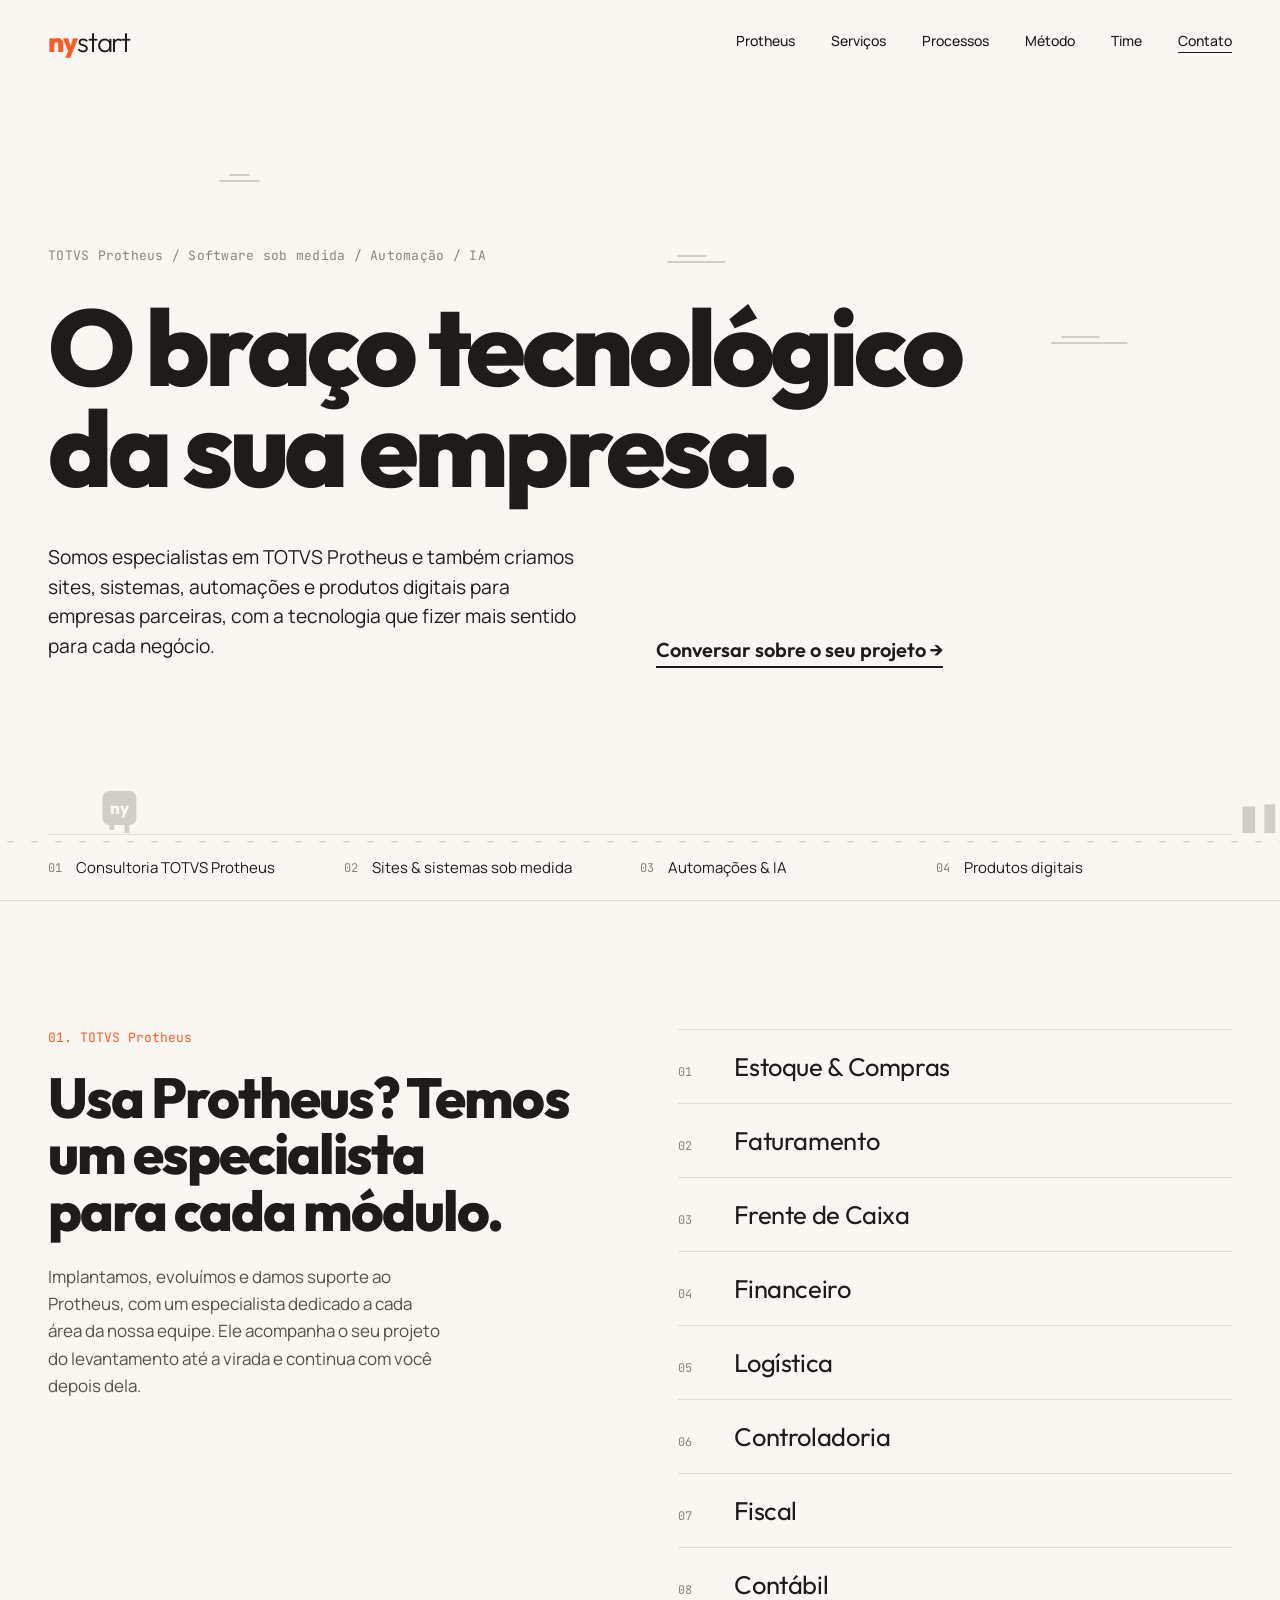
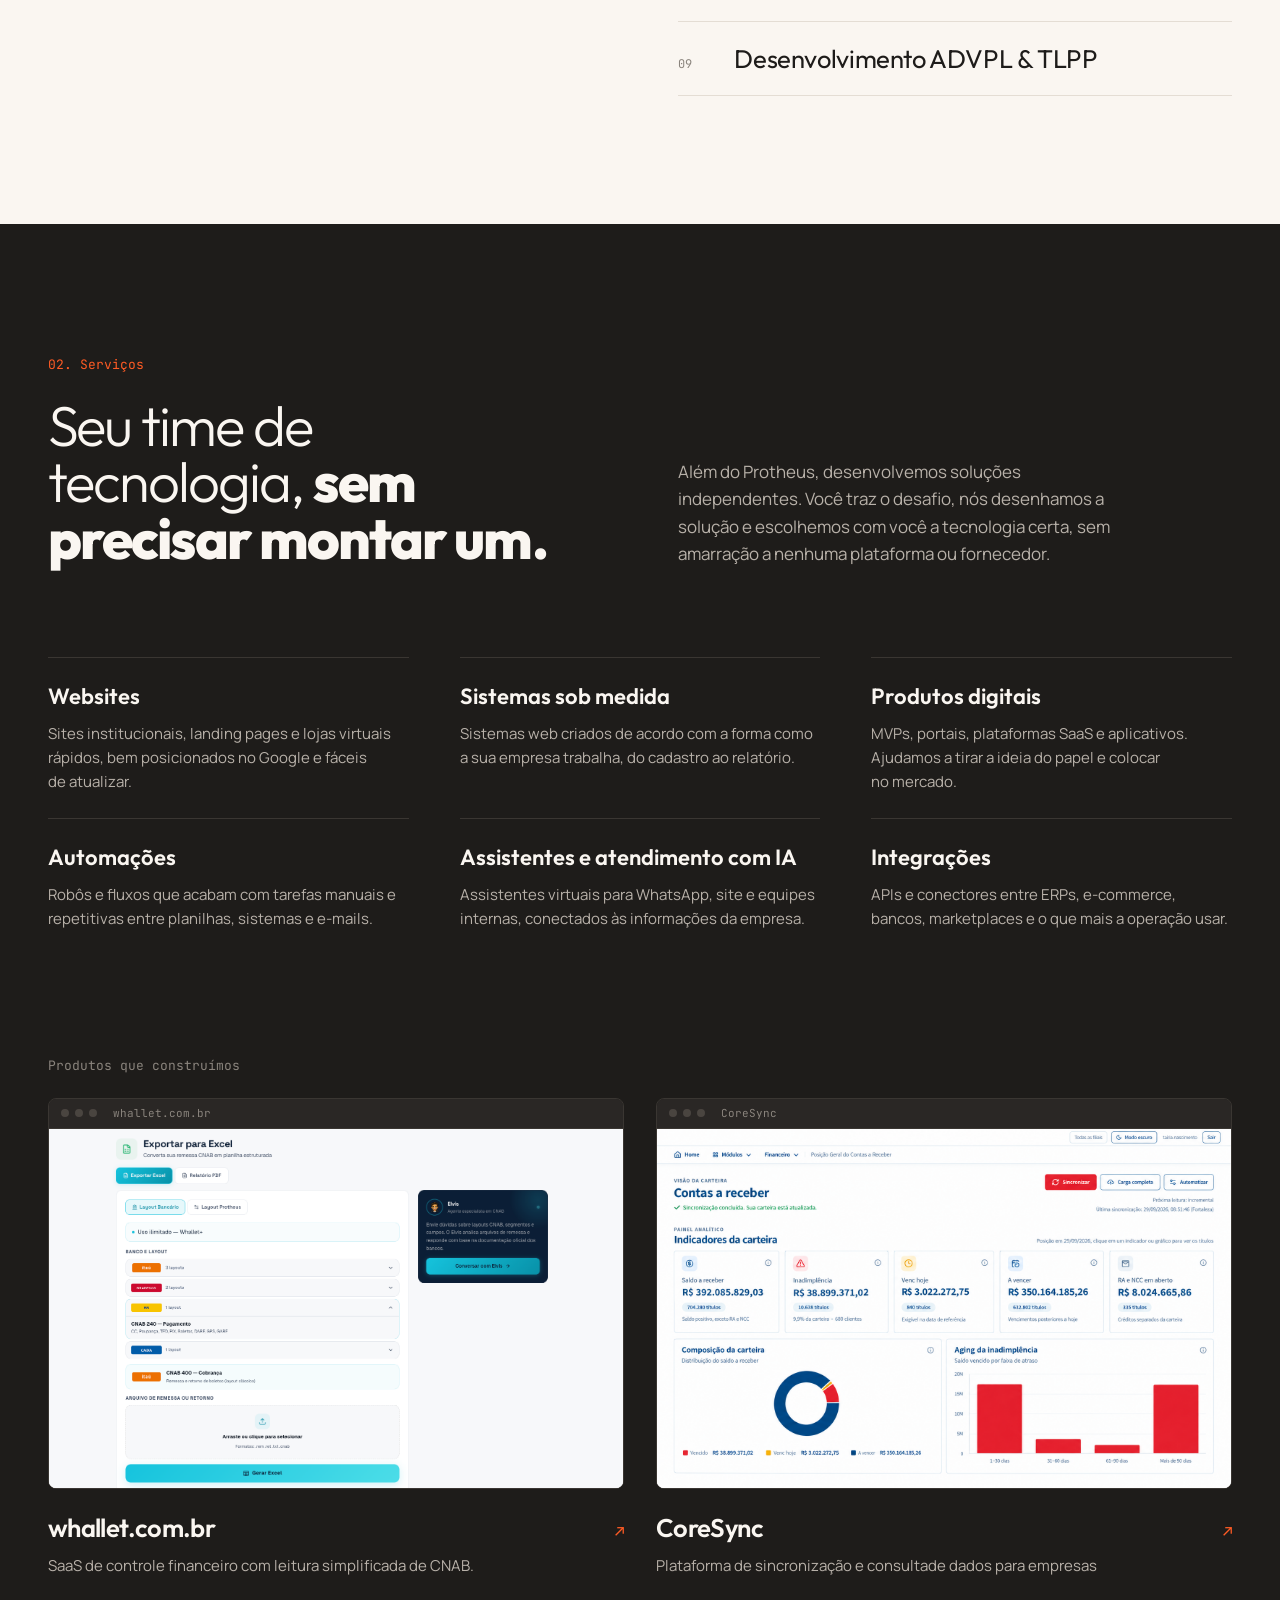
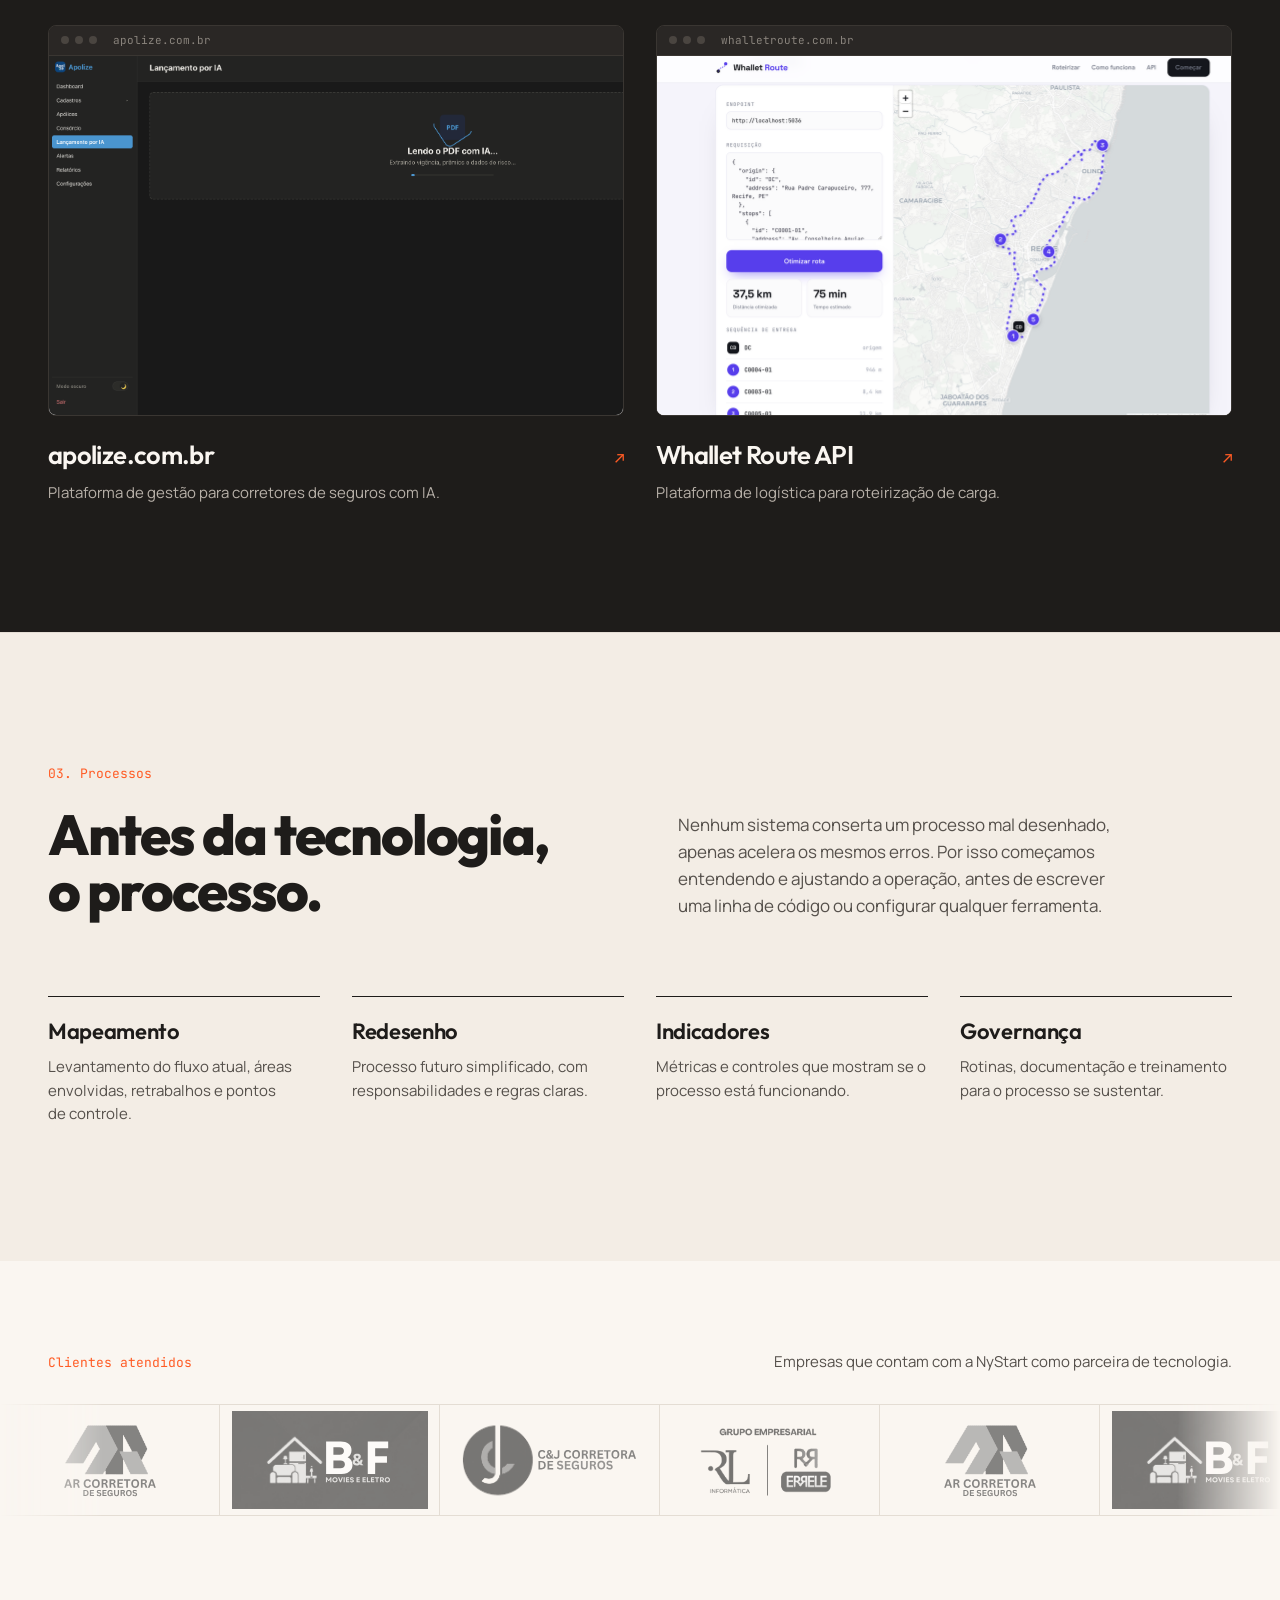
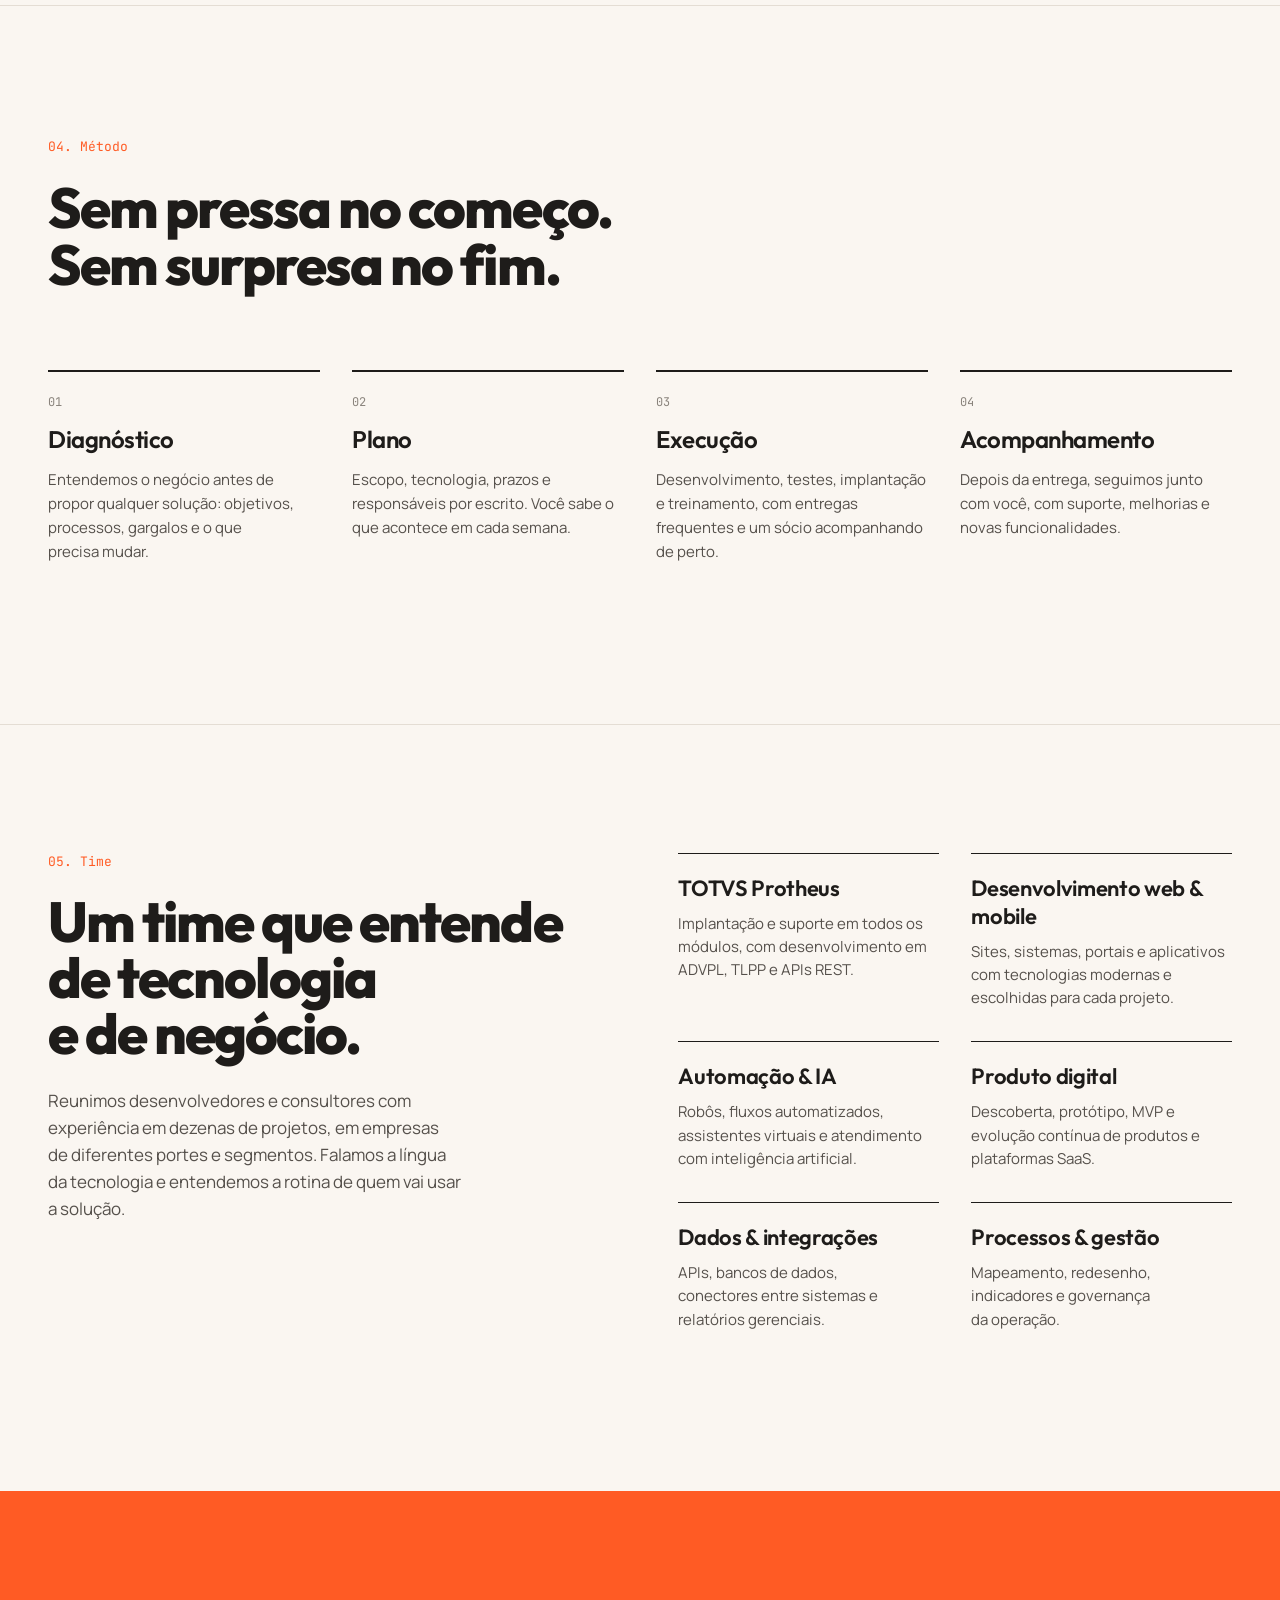
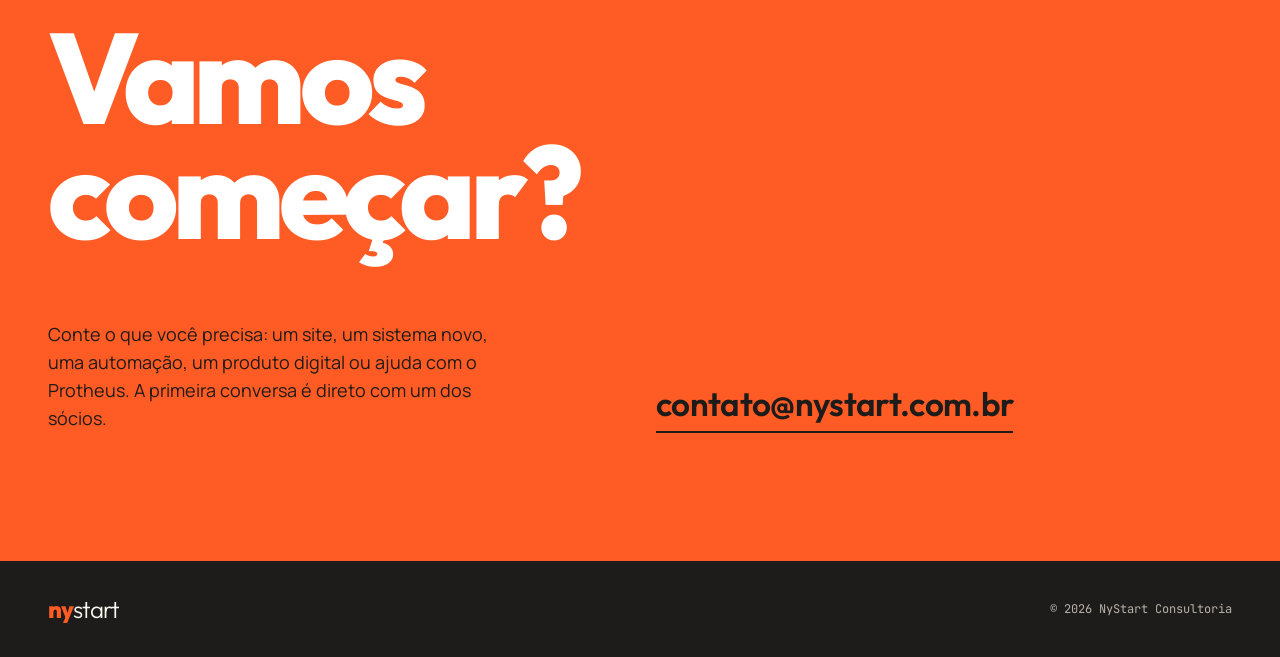
==== commit 11c2ef90: "ajustando produtos" ====
--- a/index.html
+++ b/index.html
@@ -3,11 +3,11 @@
 <head>
   <meta charset="utf-8">
   <meta name="viewport" content="width=device-width, initial-scale=1">
-  <title>NyStart — Consultoria Protheus, Processos e IA</title>
-  <meta name="description" content="Implantamos, evoluímos e sustentamos o TOTVS Protheus com especialistas por módulo. Consultoria de processos, IA e software sob medida.">
+  <title>NyStart | O braço tecnológico da sua empresa</title>
+  <meta name="description" content="Desenvolvemos sites, sistemas sob medida, automações, produtos digitais e assistentes com IA, na tecnologia que fizer mais sentido para o seu negócio. Também somos especialistas em TOTVS Protheus.">
   <meta name="theme-color" content="#FAF6F1">
-  <meta property="og:title" content="NyStart — Protheus bem feito, do primeiro dia em diante.">
-  <meta property="og:description" content="Consultoria de processos, implantação Protheus, evolução & sustentação, IA e plataformas sob medida.">
+  <meta property="og:title" content="NyStart | O braço tecnológico da sua empresa">
+  <meta property="og:description" content="Sites, sistemas sob medida, automações, produtos digitais, assistentes com IA e consultoria TOTVS Protheus.">
   <meta property="og:type" content="website">
   <meta property="og:locale" content="pt_BR">
   <link rel="icon" href="favicon.svg" type="image/svg+xml">
@@ -21,11 +21,11 @@
   <header class="hero" data-screen-label="Hero">
     <canvas class="hero__runner" id="runner" aria-hidden="true"></canvas>
     <nav class="nav wrap">
-      <a href="#" class="logo" aria-label="NyStart — início"><span class="logo__ny">ny</span><span class="logo__start">start</span></a>
+      <a href="#" class="logo" aria-label="NyStart, voltar ao início"><span class="logo__ny">ny</span><span class="logo__start">start</span></a>
       <div class="nav__links">
+        <a href="#protheus">Protheus</a>
+        <a href="#servicos">Serviços</a>
         <a href="#processos">Processos</a>
-        <a href="#protheus">Protheus</a>
-        <a href="#software">IA &amp; Software</a>
         <a href="#metodo">Método</a>
         <a href="#time">Time</a>
         <a href="#contato" class="nav__cta">Contato</a>
@@ -34,45 +34,29 @@
 
     <div class="hero__body wrap">
       <div class="hero__main">
-        <div class="hero__eyebrow mono">Processos — TOTVS Protheus — IA — Software sob medida</div>
-        <h1 class="hero__title">Protheus bem feito, do primeiro dia em diante.</h1>
+        <div class="hero__eyebrow mono">TOTVS Protheus / Software sob medida / Automação / IA</div>
+        <h1 class="hero__title">O braço tecnológico da sua empresa.</h1>
         <div class="hero__row">
-          <p class="hero__lead">Implantamos, evoluímos e sustentamos o Protheus com quem conhece cada rotina por dentro. E construímos a tecnologia que o ERP sozinho não resolve.</p>
+          <p class="hero__lead">Somos especialistas em TOTVS Protheus e também criamos sites, sistemas, automações e produtos digitais para empresas parceiras, com a tecnologia que fizer mais sentido para cada negócio.</p>
           <div><a href="#contato" class="hero__cta">Conversar sobre o seu projeto →</a></div>
         </div>
       </div>
       <ul class="hero__services">
-        <li><span class="mono">01</span>Consultoria de processos</li>
-        <li><span class="mono">02</span>Implantação Protheus</li>
-        <li><span class="mono">03</span>Evolução &amp; sustentação</li>
-        <li><span class="mono">04</span>IA &amp; plataformas</li>
+        <li><span class="mono">01</span>Consultoria TOTVS Protheus</li>
+        <li><span class="mono">02</span>Sites &amp; sistemas sob medida</li>
+        <li><span class="mono">03</span>Automações &amp; IA</li>
+        <li><span class="mono">04</span>Produtos digitais</li>
       </ul>
     </div>
   </header>
 
   <main>
-    <section id="processos" class="section section--sand" data-screen-label="Processos">
-      <div class="wrap pad">
-        <span class="kicker mono">01 — Processos</span>
-        <div class="split-intro">
-          <h2 class="h2">Antes do sistema, o processo.</h2>
-          <p class="body">Tecnologia não corrige um fluxo mal desenhado — só o acelera. Por isso mapeamos e redesenhamos a operação antes de parametrizar qualquer coisa, com ou sem Protheus.</p>
-        </div>
-        <div class="cols cols--240 cols--spaced">
-          <div class="item"><span class="item__title">Mapeamento</span><span class="item__text">Levantamento do fluxo atual, áreas envolvidas, retrabalhos e pontos de controle.</span></div>
-          <div class="item"><span class="item__title">Redesenho</span><span class="item__text">Processo futuro simplificado, com responsabilidades e regras claras.</span></div>
-          <div class="item"><span class="item__title">Indicadores</span><span class="item__text">Métricas e controles que mostram se o processo está funcionando.</span></div>
-          <div class="item"><span class="item__title">Governança</span><span class="item__text">Rotinas, documentação e treinamento para o processo se sustentar.</span></div>
-        </div>
-      </div>
-    </section>
-
     <section id="protheus" class="section section--line" data-screen-label="Protheus">
       <div class="wrap pad two-col">
         <div class="sticky-intro">
-          <span class="kicker mono">02 — Protheus</span>
-          <h2 class="h2">Cada módulo com alguém que responde por ele.</h2>
-          <p class="body body--42">Não trabalhamos com generalistas. Cada área do Protheus tem um especialista dedicado, que acompanha o seu projeto do levantamento à virada — e depois dela.</p>
+          <span class="kicker mono">01. TOTVS Protheus</span>
+          <h2 class="h2">Usa Protheus? Temos um especialista para cada módulo.</h2>
+          <p class="body body--42">Implantamos, evoluímos e damos suporte ao Protheus, com um especialista dedicado a cada área da nossa equipe. Ele acompanha o seu projeto do levantamento até a virada e continua com você depois dela.</p>
         </div>
         <ol class="modules">
           <li><span class="mono">01</span><span>Estoque &amp; Compras</span></li>
@@ -83,36 +67,80 @@
           <li><span class="mono">06</span><span>Controladoria</span></li>
           <li><span class="mono">07</span><span>Fiscal</span></li>
           <li><span class="mono">08</span><span>Contábil</span></li>
+          <li><span class="mono">09</span><span>Desenvolvimento ADVPL &amp; TLPP</span></li>
         </ol>
       </div>
     </section>
 
-    <section id="software" class="section section--dark" data-screen-label="IA e Software">
+    <section id="servicos" class="section section--dark" data-screen-label="Serviços">
       <div class="wrap pad">
-        <span class="kicker mono">03 — IA &amp; Software</span>
-        <h2 class="h2-light">Onde o ERP termina, <strong>a gente continua.</strong></h2>
+        <span class="kicker mono">02. Serviços</span>
+        <div class="split-intro split-intro--dark">
+          <h2 class="h2-light">Seu time de tecnologia, <strong>sem precisar montar um.</strong></h2>
+          <p class="body body--dark">Além do Protheus, desenvolvemos soluções independentes. Você traz o desafio, nós desenhamos a solução e escolhemos com você a tecnologia certa, sem amarração a nenhuma plataforma ou fornecedor.</p>
+        </div>
         <div class="cols cols--280 software__cols">
-          <div class="item item--dark"><span class="item__title">IA aplicada ao seu dado</span><span class="item__text">Automação de rotinas, leitura de documentos e análises construídas sobre a base que o Protheus já tem.</span></div>
-          <div class="item item--dark"><span class="item__title">Plataformas sob medida</span><span class="item__text">Portais, aplicativos e sistemas desenhados para o processo do cliente — não o contrário.</span></div>
-          <div class="item item--dark"><span class="item__title">Integrações</span><span class="item__text">APIs e conectores entre o Protheus, e-commerce, bancos, marketplaces e o que mais a operação usar.</span></div>
+          <div class="item item--dark"><span class="item__title">Websites</span><span class="item__text">Sites institucionais, landing pages e lojas virtuais rápidos, bem posicionados no Google e fáceis de atualizar.</span></div>
+          <div class="item item--dark"><span class="item__title">Sistemas sob medida</span><span class="item__text">Sistemas web criados de acordo com a forma como a sua empresa trabalha, do cadastro ao relatório.</span></div>
+          <div class="item item--dark"><span class="item__title">Produtos digitais</span><span class="item__text">MVPs, portais, plataformas SaaS e aplicativos. Ajudamos a tirar a ideia do papel e colocar no mercado.</span></div>
+          <div class="item item--dark"><span class="item__title">Automações</span><span class="item__text">Robôs e fluxos que acabam com tarefas manuais e repetitivas entre planilhas, sistemas e e-mails.</span></div>
+          <div class="item item--dark"><span class="item__title">Assistentes e atendimento com IA</span><span class="item__text">Assistentes virtuais para WhatsApp, site e equipes internas, conectados às informações da empresa.</span></div>
+          <div class="item item--dark"><span class="item__title">Integrações</span><span class="item__text">APIs e conectores entre ERPs, e-commerce, bancos, marketplaces e o que mais a operação usar.</span></div>
         </div>
 
         <div class="products">
           <span class="mono products__label">Produtos que construímos</span>
+          <!-- Prints dos produtos: assets/products/<nome>.webp, 1600 × 1000 px (veja assets/products/LEIA-ME.md) -->
           <div class="products__list">
-            <a class="product" href="https://whallet.com.br" target="_blank" rel="noopener">
-              <span class="product__domain">whallet.com.br</span>
-              <span class="product__desc"><span>SaaS de controle financeiro com geração e leitura de CNAB.</span><span class="mono product__arrow">↗</span></span>
+            <a class="product" target="_blank" rel="noopener">
+              <div class="product__shot">
+                <div class="product__bar"><i></i><i></i><i></i><span class="mono">whallet.com.br</span></div>
+                <img src="assets/products/whallet.svg" alt="Tela do Whallet" loading="lazy" width="1600" height="1000">
+              </div>
+              <span class="product__domain">whallet.com.br<span class="mono product__arrow">↗</span></span>
+              <span class="product__desc">SaaS de controle financeiro com leitura simplificada de CNAB.</span>
             </a>
-            <a class="product" href="https://apolize.com.br" target="_blank" rel="noopener">
-              <span class="product__domain">apolize.com.br</span>
-              <span class="product__desc"><span>Plataforma de gestão para corretores de seguros.</span><span class="mono product__arrow">↗</span></span>
+            <a class="product" target="_blank" rel="noopener">
+              <div class="product__shot">
+                <div class="product__bar"><i></i><i></i><i></i><span class="mono">CoreSync</span></div>
+                <img src="assets/products/coresync.svg" alt="Tela do Produto 4" loading="lazy" width="1600" height="1000">
+              </div>
+              <span class="product__domain">CoreSync<span class="mono product__arrow">↗</span></span>
+              <span class="product__desc">Plataforma de sincronização e consultade dados para empresas</span>
             </a>
-            <a class="product" href="https://whalletroute.com.br" target="_blank" rel="noopener">
-              <span class="product__domain">whalletroute.com.br</span>
-              <span class="product__desc"><span>Plataforma de logística para roteirização de carga.</span><span class="mono product__arrow">↗</span></span>
+            <a class="product" target="_blank" rel="noopener">
+              <div class="product__shot">
+                <div class="product__bar"><i></i><i></i><i></i><span class="mono">apolize.com.br</span></div>
+                <img src="assets/products/apolize.svg" alt="Tela do Apolize" loading="lazy" width="1600" height="1000">
+              </div>
+              <span class="product__domain">apolize.com.br<span class="mono product__arrow">↗</span></span>
+              <span class="product__desc">Plataforma de gestão para corretores de seguros com IA.</span>
             </a>
+            <a class="product" target="_blank" rel="noopener">
+              <div class="product__shot">
+                <div class="product__bar"><i></i><i></i><i></i><span class="mono">whalletroute.com.br</span></div>
+                <img src="assets/products/route.svg" alt="Tela do Whallet Route" loading="lazy" width="1600" height="1000">
+              </div>
+              <span class="product__domain">Whallet Route API<span class="mono product__arrow">↗</span></span>
+              <span class="product__desc">Plataforma de logística para roteirização de carga.</span>
+            </a>            
           </div>
+        </div>
+      </div>
+    </section>
+
+    <section id="processos" class="section section--sand" data-screen-label="Processos">
+      <div class="wrap pad">
+        <span class="kicker mono">03. Processos</span>
+        <div class="split-intro">
+          <h2 class="h2">Antes da tecnologia, o processo.</h2>
+          <p class="body">Nenhum sistema conserta um processo mal desenhado, apenas acelera os mesmos erros. Por isso começamos entendendo e ajustando a operação, antes de escrever uma linha de código ou configurar qualquer ferramenta.</p>
+        </div>
+        <div class="cols cols--240 cols--spaced">
+          <div class="item"><span class="item__title">Mapeamento</span><span class="item__text">Levantamento do fluxo atual, áreas envolvidas, retrabalhos e pontos de controle.</span></div>
+          <div class="item"><span class="item__title">Redesenho</span><span class="item__text">Processo futuro simplificado, com responsabilidades e regras claras.</span></div>
+          <div class="item"><span class="item__title">Indicadores</span><span class="item__text">Métricas e controles que mostram se o processo está funcionando.</span></div>
+          <div class="item"><span class="item__title">Governança</span><span class="item__text">Rotinas, documentação e treinamento para o processo se sustentar.</span></div>
         </div>
       </div>
     </section>
@@ -120,34 +148,34 @@
     <section id="clientes" class="section clients" data-screen-label="Clientes">
       <div class="wrap clients__head">
         <span class="kicker mono">Clientes atendidos</span>
-        <p class="clients__note">Empresas que confiam o Protheus e a operação à NyStart.</p>
+        <p class="clients__note">Empresas que contam com a NyStart como parceira de tecnologia.</p>
       </div>
 
       <!--
-        Para adicionar um cliente: salve a logo em /logos (veja logos/LEIA-ME.md)
+        Para adicionar um cliente: salve a logo em assets/logos (veja assets/logos/LEIA-ME.md)
         e acrescente uma linha abaixo. O carrossel se ajusta sozinho à quantidade.
-          <li class="client"><img src="logos/nome-do-cliente.png" alt="Nome do Cliente" loading="lazy"></li>
+          <li class="client"><img src="assets/logos/nome-do-cliente.png" alt="Nome do Cliente" loading="lazy"></li>
         Quando tiver as logos reais, apague as linhas "client--placeholder".
       -->
       <div class="marquee" data-marquee>
         <ul class="marquee__group">
-          <li class="client"><img src="logos/ar-logo.svg" alt="AR Corretora de Seguros" loading="lazy"></li>
-          <li class="client"><img src="logos/bf-logo.svg" alt="B&amp;F Móveis e Eletro" loading="lazy"></li>
-          <li class="client"><img src="logos/cj-logo.svg" alt="C&amp;J Corretora de Seguros" loading="lazy"></li>
-          <li class="client"><img src="logos/rl-logo.svg" alt="Grupo Empresarial RL Informática e Errele" loading="lazy"></li>
+          <li class="client"><img src="assets/logos/ar-logo.svg" alt="AR Corretora de Seguros" loading="lazy"></li>
+          <li class="client"><img src="assets/logos/bf-logo.svg" alt="B&amp;F Móveis e Eletro" loading="lazy"></li>
+          <li class="client"><img src="assets/logos/cj-logo.svg" alt="C&amp;J Corretora de Seguros" loading="lazy"></li>
+          <li class="client"><img src="assets/logos/rl-logo.svg" alt="Grupo Empresarial RL Informática e Errele" loading="lazy"></li>
         </ul>
       </div>
     </section>
 
     <section id="metodo" class="section" data-screen-label="Metodo">
       <div class="wrap pad">
-        <span class="kicker mono">04 — Método</span>
+        <span class="kicker mono">04. Método</span>
         <h2 class="h2 metodo__title">Sem pressa no começo.<br>Sem surpresa no fim.</h2>
         <div class="cols cols--240 cols--spaced">
-          <div class="step"><span class="mono">01</span><span class="step__title">Diagnóstico</span><span class="item__text">Entendemos a operação antes de abrir o sistema: processos, gargalos e o que precisa mudar.</span></div>
-          <div class="step"><span class="mono">02</span><span class="step__title">Plano</span><span class="item__text">Escopo, prazos e responsáveis por escrito. Você sabe o que acontece em cada semana.</span></div>
-          <div class="step"><span class="mono">03</span><span class="step__title">Implantação</span><span class="item__text">Parametrização, customizações, migração e treinamento, com o sócio da área presente.</span></div>
-          <div class="step"><span class="mono">04</span><span class="step__title">Acompanhamento</span><span class="item__text">Depois da virada, seguimos ajustando e evoluindo — Protheus, IA e o que vier.</span></div>
+          <div class="step"><span class="mono">01</span><span class="step__title">Diagnóstico</span><span class="item__text">Entendemos o negócio antes de propor qualquer solução: objetivos, processos, gargalos e o que precisa mudar.</span></div>
+          <div class="step"><span class="mono">02</span><span class="step__title">Plano</span><span class="item__text">Escopo, tecnologia, prazos e responsáveis por escrito. Você sabe o que acontece em cada semana.</span></div>
+          <div class="step"><span class="mono">03</span><span class="step__title">Execução</span><span class="item__text">Desenvolvimento, testes, implantação e treinamento, com entregas frequentes e um sócio acompanhando de perto.</span></div>
+          <div class="step"><span class="mono">04</span><span class="step__title">Acompanhamento</span><span class="item__text">Depois da entrega, seguimos junto com você, com suporte, melhorias e novas funcionalidades.</span></div>
         </div>
       </div>
     </section>
@@ -155,17 +183,17 @@
     <section id="time" class="section section--line" data-screen-label="Time">
       <div class="wrap pad two-col">
         <div class="sticky-intro">
-          <span class="kicker mono">05 — Time</span>
-          <h2 class="h2">Experiência de quem vive o Protheus todos os dias.</h2>
-          <p class="body body--44">Nosso time reúne consultores e desenvolvedores com trajetória em dezenas de projetos, em empresas de diferentes portes e segmentos. Conhecemos o sistema por dentro — e a operação por fora.</p>
+          <span class="kicker mono">05. Time</span>
+          <h2 class="h2">Um time que entende de tecnologia e de negócio.</h2>
+          <p class="body body--44">Reunimos desenvolvedores e consultores com experiência em dezenas de projetos, em empresas de diferentes portes e segmentos. Falamos a língua da tecnologia e entendemos a rotina de quem vai usar a solução.</p>
         </div>
         <div class="cols cols--240 skills">
-          <div class="item item--tall"><span class="item__title">Suprimentos &amp; Estoque</span><span class="item__text">Compras, contratos, inventário, WMS e custos de estoque.</span></div>
-          <div class="item item--tall"><span class="item__title">Faturamento &amp; Varejo</span><span class="item__text">Pedidos, faturamento, precificação e frente de caixa.</span></div>
-          <div class="item item--tall"><span class="item__title">Financeiro &amp; Logística</span><span class="item__text">Contas a pagar e receber, tesouraria, CNAB, gestão de frete e roteirização.</span></div>
-          <div class="item item--tall"><span class="item__title">Controladoria</span><span class="item__text">Custos, orçamento, rateios e relatórios gerenciais.</span></div>
-          <div class="item item--tall"><span class="item__title">Fiscal &amp; Contábil</span><span class="item__text">Apuração de impostos, obrigações acessórias, SPED e fechamento contábil.</span></div>
-          <div class="item item--tall"><span class="item__title">Desenvolvimento &amp; IA</span><span class="item__text">ADVPL, TLPP, APIs REST, integrações e soluções com inteligência artificial.</span></div>
+          <div class="item item--tall"><span class="item__title">TOTVS Protheus</span><span class="item__text">Implantação e suporte em todos os módulos, com desenvolvimento em ADVPL, TLPP e APIs REST.</span></div>
+          <div class="item item--tall"><span class="item__title">Desenvolvimento web &amp; mobile</span><span class="item__text">Sites, sistemas, portais e aplicativos com tecnologias modernas e escolhidas para cada projeto.</span></div>
+          <div class="item item--tall"><span class="item__title">Automação &amp; IA</span><span class="item__text">Robôs, fluxos automatizados, assistentes virtuais e atendimento com inteligência artificial.</span></div>
+          <div class="item item--tall"><span class="item__title">Produto digital</span><span class="item__text">Descoberta, protótipo, MVP e evolução contínua de produtos e plataformas SaaS.</span></div>
+          <div class="item item--tall"><span class="item__title">Dados &amp; integrações</span><span class="item__text">APIs, bancos de dados, conectores entre sistemas e relatórios gerenciais.</span></div>
+          <div class="item item--tall"><span class="item__title">Processos &amp; gestão</span><span class="item__text">Mapeamento, redesenho, indicadores e governança da operação.</span></div>
         </div>
       </div>
     </section>
@@ -174,7 +202,7 @@
       <div class="wrap pad contact">
         <h2 class="contact__title">Vamos<br>começar?</h2>
         <div class="contact__row">
-          <p class="contact__lead">Conte onde está o seu Protheus hoje — ou onde você quer que ele chegue. A primeira conversa é com um dos sócios.</p>
+          <p class="contact__lead">Conte o que você precisa: um site, um sistema novo, uma automação, um produto digital ou ajuda com o Protheus. A primeira conversa é direto com um dos sócios.</p>
           <div><a href="mailto:contato@nystart.com.br" class="contact__mail">contato@nystart.com.br</a></div>
         </div>
       </div>
--- a/styles.css
+++ b/styles.css
@@ -160,6 +160,8 @@
   max-width: 18ch; text-wrap: balance;
 }
 .h2-light strong { font-weight: 800; }
+.split-intro--dark .h2-light { margin: 0; font-size: clamp(34px, 4.4vw, 60px); line-height: 1; }
+.body--dark { color: var(--dark-text); }
 .software__cols { margin-top: clamp(48px, 7vw, 96px); gap: 0 clamp(24px, 4vw, 56px); }
 .item--dark { border-top-color: var(--dark-line); padding: 24px 0; gap: 12px; }
 .item--dark .item__title { letter-spacing: 0; }
@@ -167,15 +169,45 @@
 
 .products { margin-top: clamp(64px, 8vw, 112px); display: flex; flex-direction: column; gap: 24px; }
 .products__label { font-size: 13px; color: var(--muted); }
-.products__list { display: flex; flex-direction: column; border-bottom: 1px solid var(--dark-line); }
-.product {
-  display: grid; grid-template-columns: repeat(auto-fit, minmax(min(100%, 260px), 1fr));
-  gap: 8px 32px; align-items: baseline;
-  padding: 26px 0; border-top: 1px solid var(--dark-line); color: var(--paper);
-}
-.product__domain { font-family: var(--f-display); font-weight: 600; font-size: clamp(24px, 2.8vw, 36px); letter-spacing: -.025em; }
-.product__desc { display: flex; justify-content: space-between; gap: 24px; font-size: 15px; line-height: 1.55; color: var(--dark-text); }
-.product__arrow { color: var(--orange); }
+.products__list {
+  /* 2 × 2 on desktop, one column on phones */
+  display: grid; grid-template-columns: repeat(auto-fit, minmax(min(100%, 420px), 1fr));
+  gap: 48px 32px;
+}
+.product { display: flex; flex-direction: column; gap: 10px; color: var(--paper); }
+.product:hover { color: var(--paper); }
+
+/* Screenshot in a minimal browser frame. Without an image, the striped
+   placeholder shows through. */
+.product__shot {
+  position: relative; margin-bottom: 12px;
+  border: 1px solid var(--dark-line); border-radius: 8px; overflow: hidden;
+  background: repeating-linear-gradient(135deg, #24211F 0 10px, #2A2725 10px 20px);
+  transition: border-color .25s, transform .25s;
+}
+.product__bar {
+  display: flex; align-items: center; gap: 6px;
+  height: 30px; padding: 0 12px;
+  background: #2A2725; border-bottom: 1px solid var(--dark-line);
+}
+.product__bar i { width: 8px; height: 8px; border-radius: 50%; background: #4A4540; }
+.product__bar .mono { margin-left: 10px; font-size: 11px; color: var(--muted); overflow: hidden; text-overflow: ellipsis; white-space: nowrap; }
+.product__shot img {
+  display: block; width: 100%; height: auto; aspect-ratio: 16 / 10; object-fit: cover; object-position: top;
+  transition: transform .4s ease;
+}
+.product__shot img.is-missing { visibility: hidden; }
+.product:hover .product__shot { border-color: var(--orange); }
+.product:hover .product__shot img { transform: scale(1.03); }
+
+.product__domain {
+  display: flex; justify-content: space-between; align-items: baseline; gap: 16px;
+  font-family: var(--f-display); font-weight: 600; font-size: clamp(22px, 2vw, 28px); letter-spacing: -.025em;
+  transition: color .15s;
+}
+.product:hover .product__domain { color: var(--orange); }
+.product__desc { font-size: 15px; line-height: 1.55; color: var(--dark-text); }
+.product__arrow { color: var(--orange); font-size: 16px; }
 
 /* ---------- Clientes ---------- */
 .clients { border-bottom: 1px solid var(--line); padding: clamp(56px, 7vw, 96px) 0; overflow: hidden; }
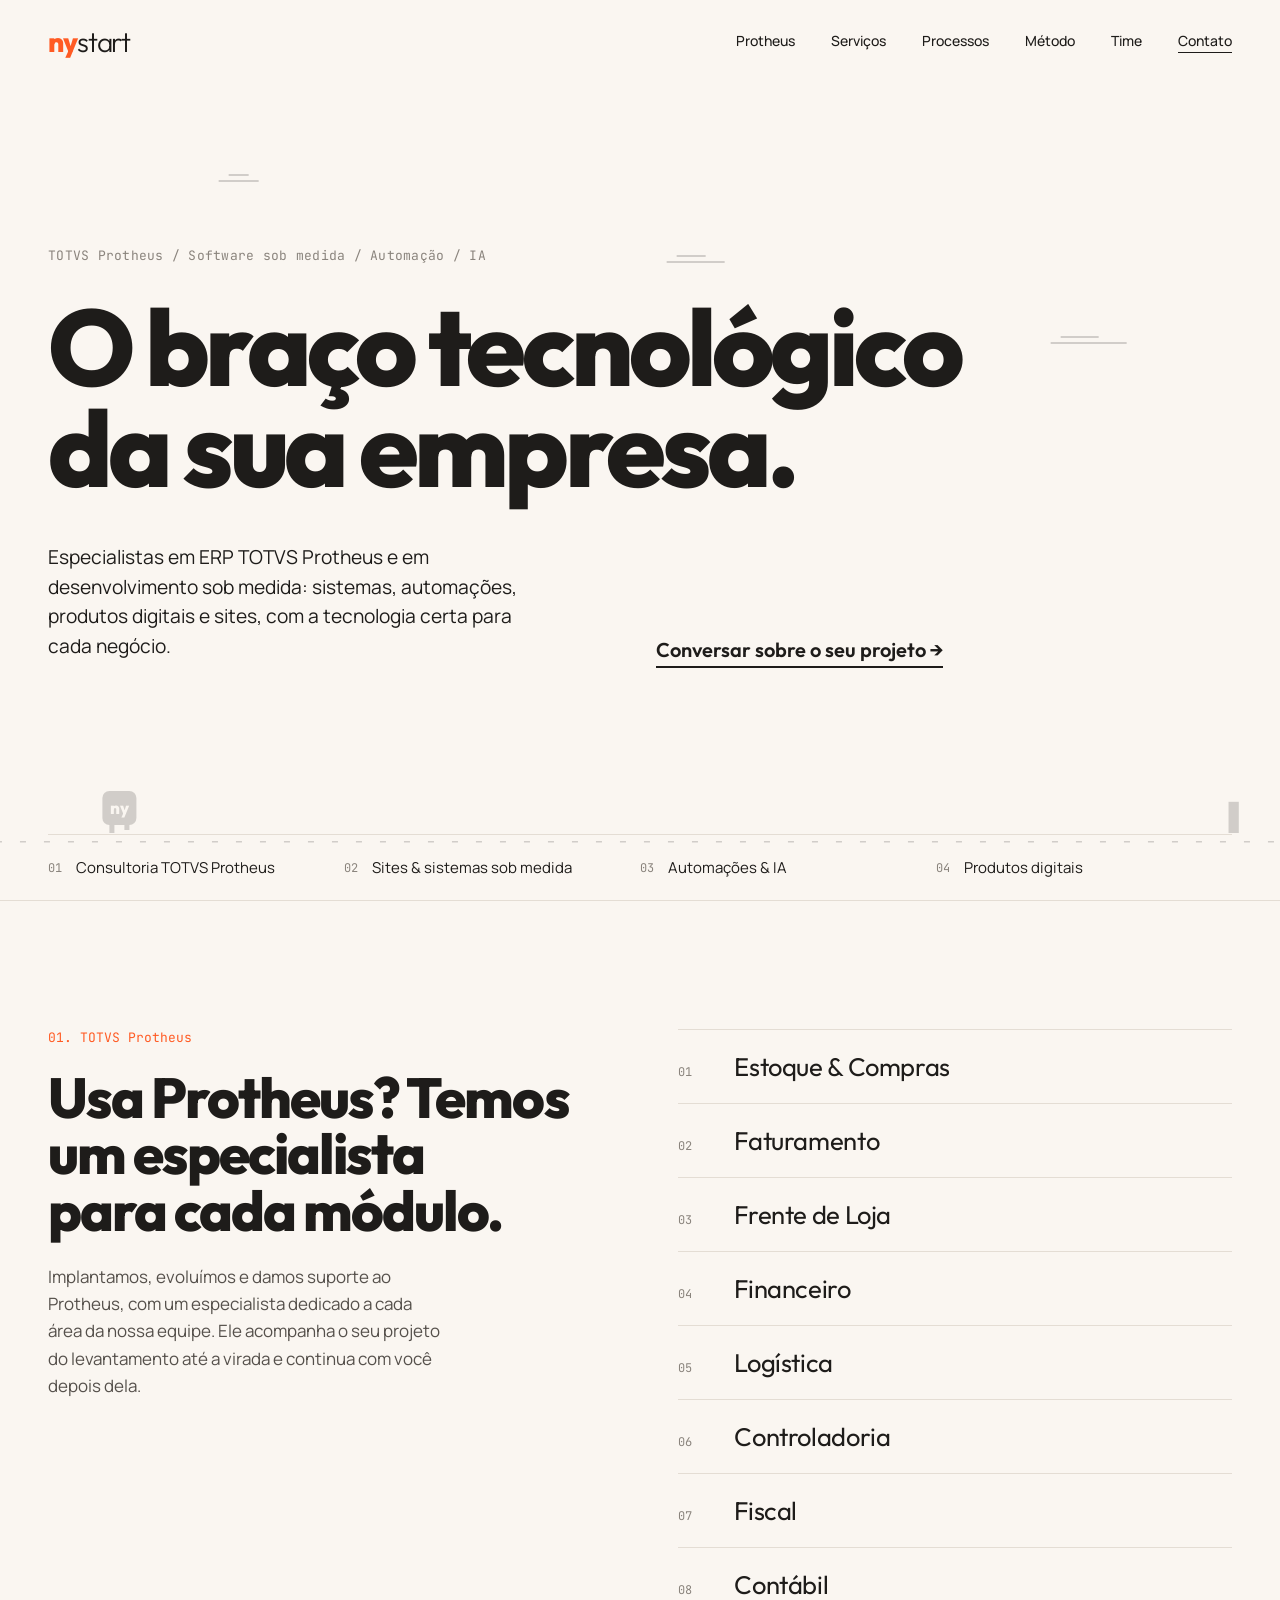
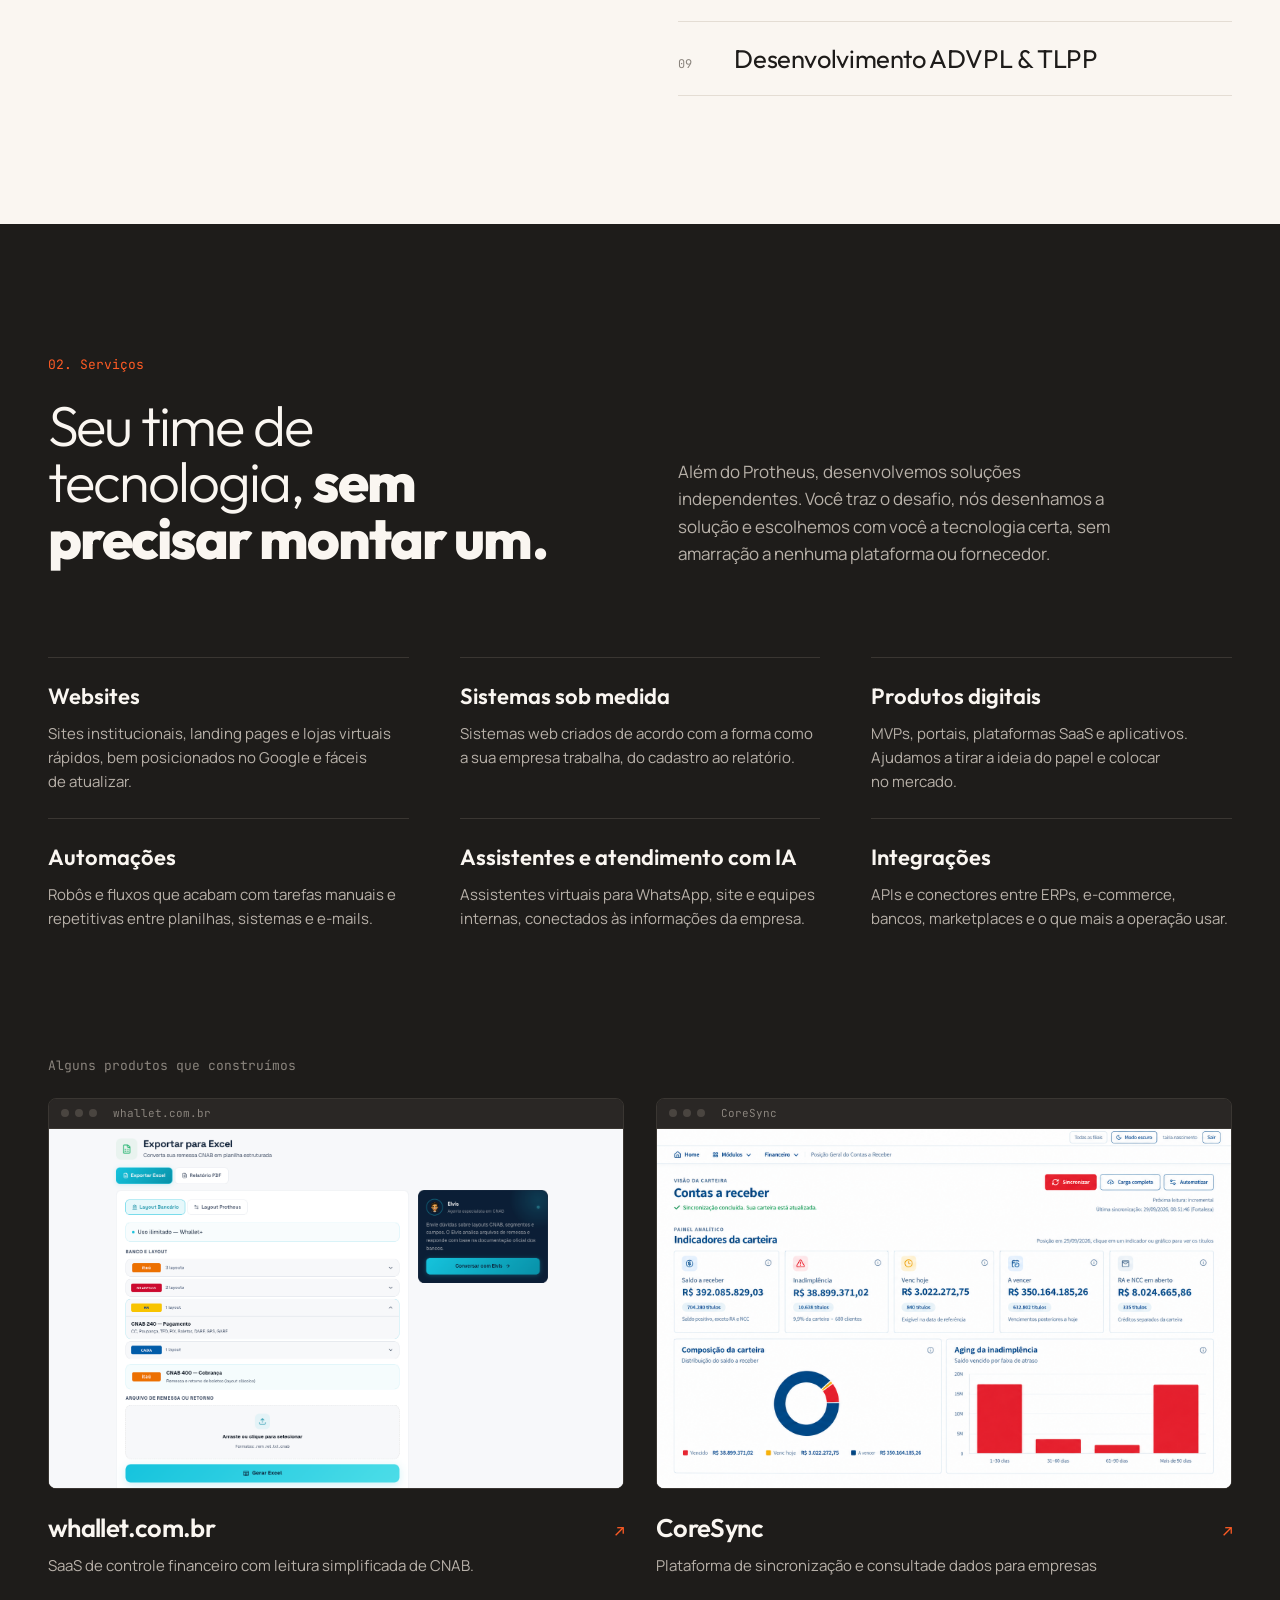
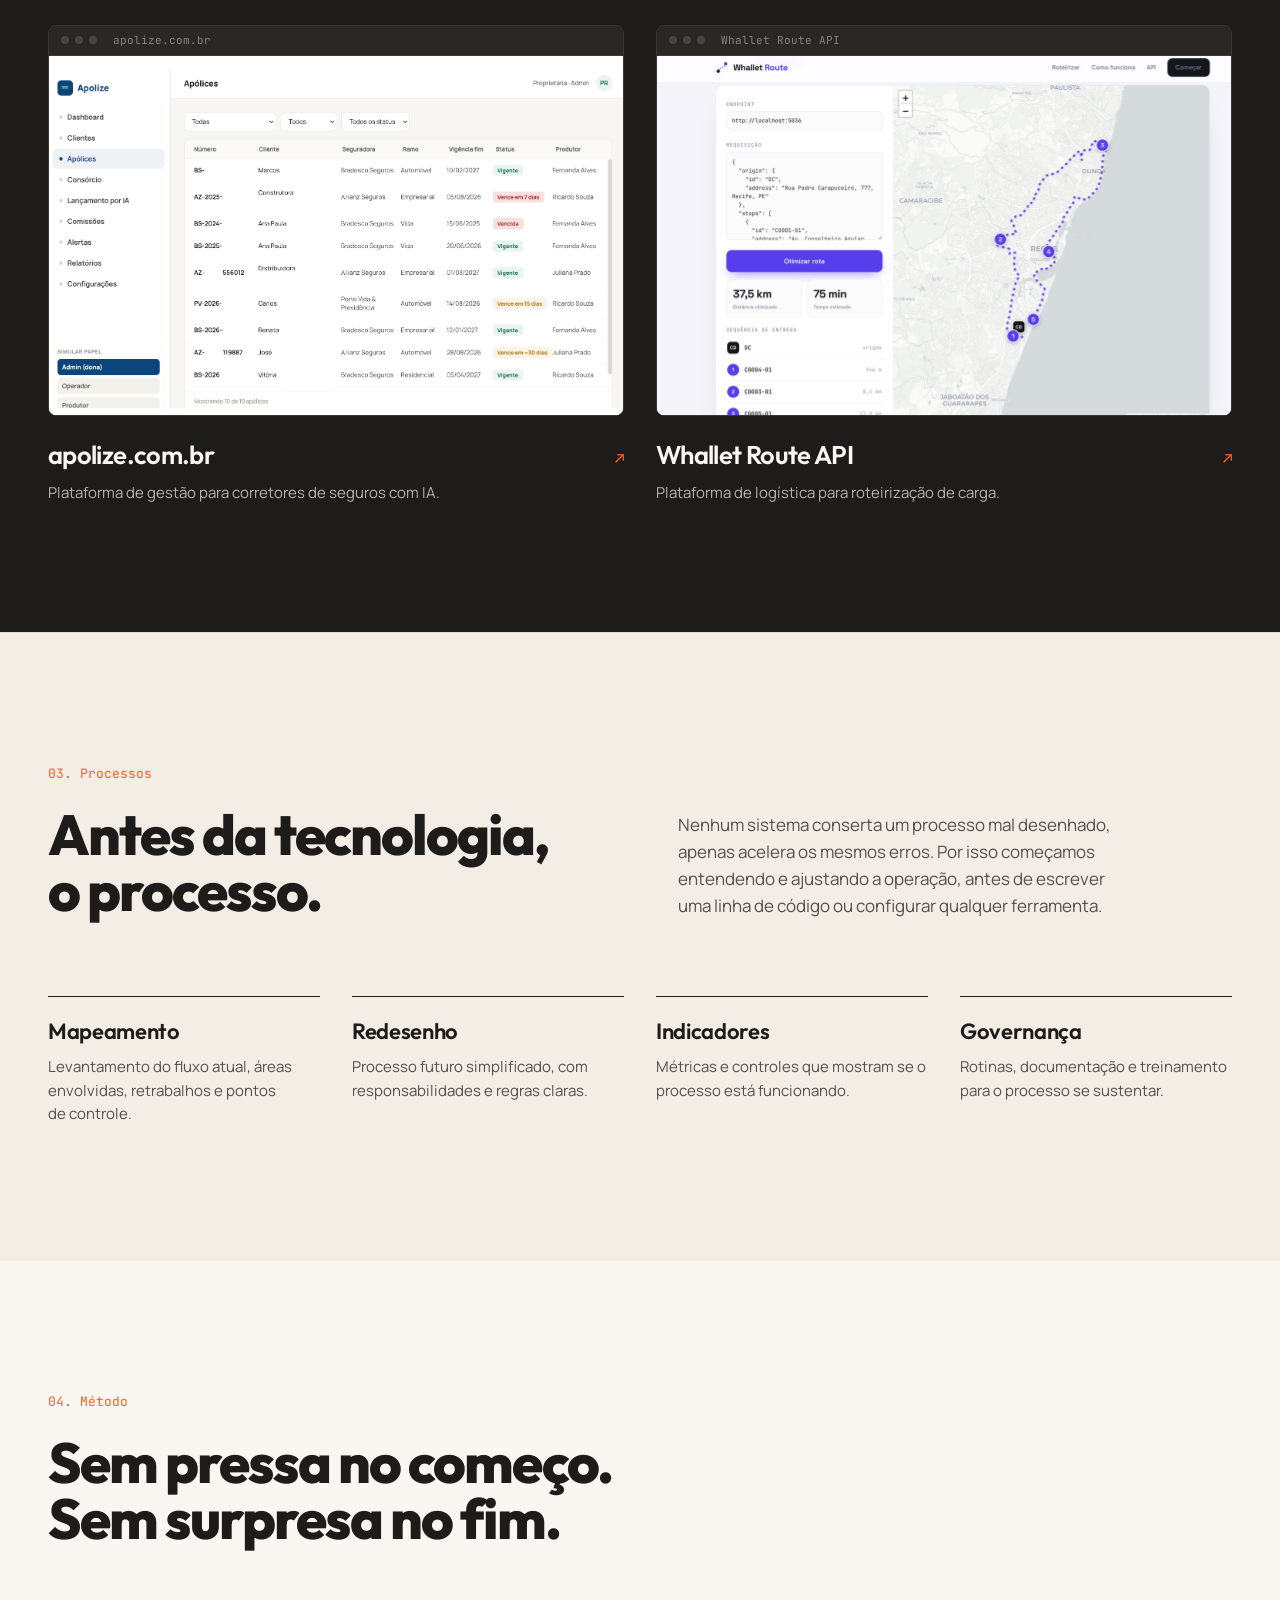
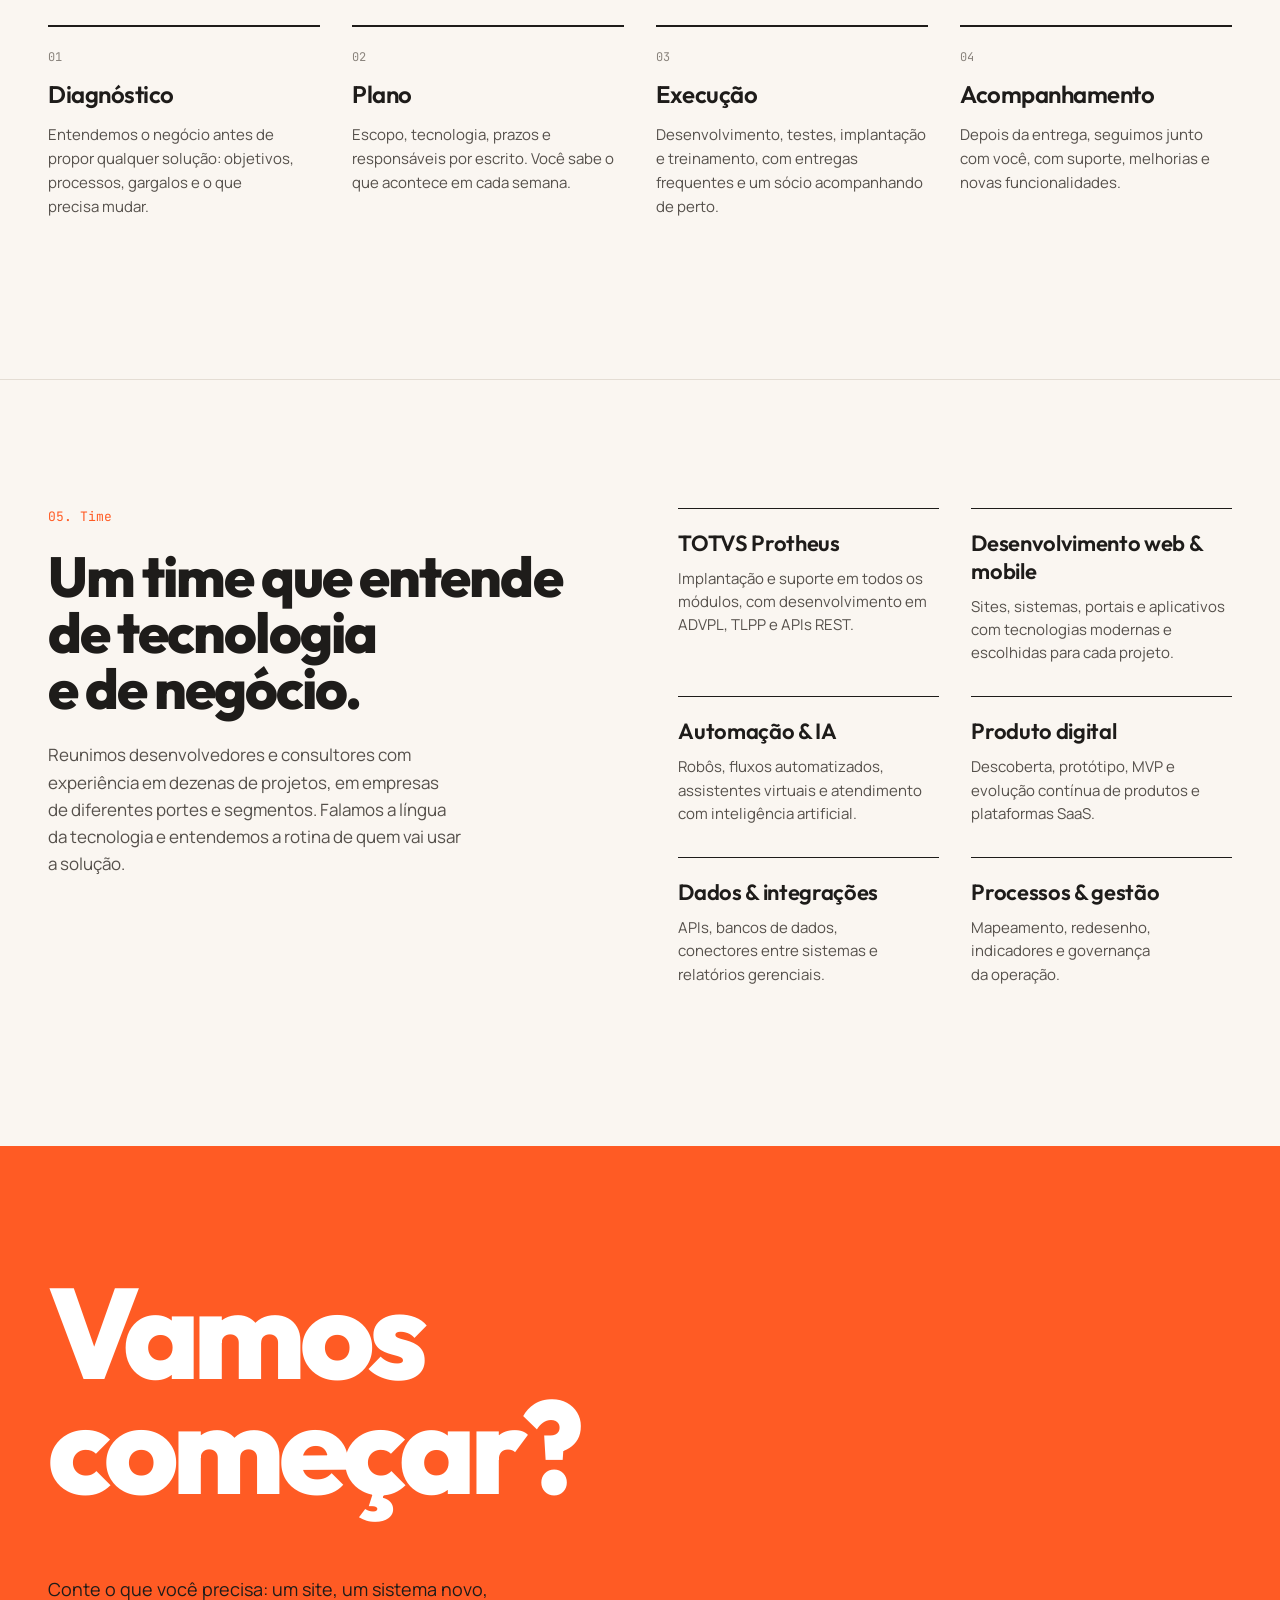
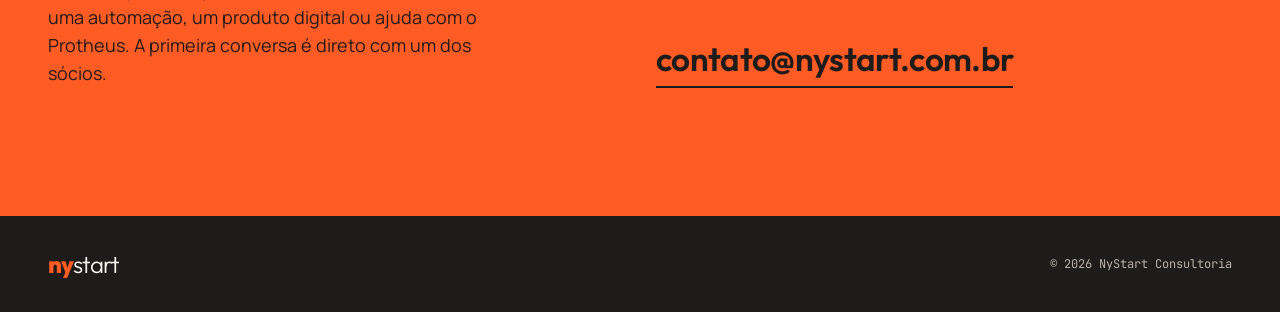
==== commit 2ee26472: "prod" ====
--- a/index.html
+++ b/index.html
@@ -37,7 +37,7 @@
         <div class="hero__eyebrow mono">TOTVS Protheus / Software sob medida / Automação / IA</div>
         <h1 class="hero__title">O braço tecnológico da sua empresa.</h1>
         <div class="hero__row">
-          <p class="hero__lead">Somos especialistas em TOTVS Protheus e também criamos sites, sistemas, automações e produtos digitais para empresas parceiras, com a tecnologia que fizer mais sentido para cada negócio.</p>
+          <p class="hero__lead">Especialistas em ERP TOTVS Protheus e em desenvolvimento sob medida: sistemas, automações, produtos digitais e sites, com a tecnologia certa para cada negócio.</p>
           <div><a href="#contato" class="hero__cta">Conversar sobre o seu projeto →</a></div>
         </div>
       </div>
@@ -61,7 +61,7 @@
         <ol class="modules">
           <li><span class="mono">01</span><span>Estoque &amp; Compras</span></li>
           <li><span class="mono">02</span><span>Faturamento</span></li>
-          <li><span class="mono">03</span><span>Frente de Caixa</span></li>
+          <li><span class="mono">03</span><span>Frente de Loja</span></li>
           <li><span class="mono">04</span><span>Financeiro</span></li>
           <li><span class="mono">05</span><span>Logística</span></li>
           <li><span class="mono">06</span><span>Controladoria</span></li>
@@ -89,7 +89,7 @@
         </div>
 
         <div class="products">
-          <span class="mono products__label">Produtos que construímos</span>
+          <span class="mono products__label">Alguns produtos que construímos</span>
           <!-- Prints dos produtos: assets/products/<nome>.webp, 1600 × 1000 px (veja assets/products/LEIA-ME.md) -->
           <div class="products__list">
             <a class="product" target="_blank" rel="noopener">
@@ -118,7 +118,7 @@
             </a>
             <a class="product" target="_blank" rel="noopener">
               <div class="product__shot">
-                <div class="product__bar"><i></i><i></i><i></i><span class="mono">whalletroute.com.br</span></div>
+                <div class="product__bar"><i></i><i></i><i></i><span class="mono">Whallet Route API</span></div>
                 <img src="assets/products/route.svg" alt="Tela do Whallet Route" loading="lazy" width="1600" height="1000">
               </div>
               <span class="product__domain">Whallet Route API<span class="mono product__arrow">↗</span></span>
@@ -145,18 +145,20 @@
       </div>
     </section>
 
-    <section id="clientes" class="section clients" data-screen-label="Clientes">
-      <div class="wrap clients__head">
-        <span class="kicker mono">Clientes atendidos</span>
-        <p class="clients__note">Empresas que contam com a NyStart como parceira de tecnologia.</p>
-      </div>
-
-      <!--
+    
+    <!--
         Para adicionar um cliente: salve a logo em assets/logos (veja assets/logos/LEIA-ME.md)
         e acrescente uma linha abaixo. O carrossel se ajusta sozinho à quantidade.
           <li class="client"><img src="assets/logos/nome-do-cliente.png" alt="Nome do Cliente" loading="lazy"></li>
         Quando tiver as logos reais, apague as linhas "client--placeholder".
       -->
+    <!--    
+    <section id="clientes" class="section clients" data-screen-label="Clientes">
+      <div class="wrap clients__head">
+        <span class="kicker mono">Clientes atendidos</span>
+        <p class="clients__note">Empresas que contam com a NyStart como parceira de tecnologia.</p>
+      </div>
+
       <div class="marquee" data-marquee>
         <ul class="marquee__group">
           <li class="client"><img src="assets/logos/ar-logo.svg" alt="AR Corretora de Seguros" loading="lazy"></li>
@@ -166,7 +168,8 @@
         </ul>
       </div>
     </section>
-
+    -->
+    
     <section id="metodo" class="section" data-screen-label="Metodo">
       <div class="wrap pad">
         <span class="kicker mono">04. Método</span>
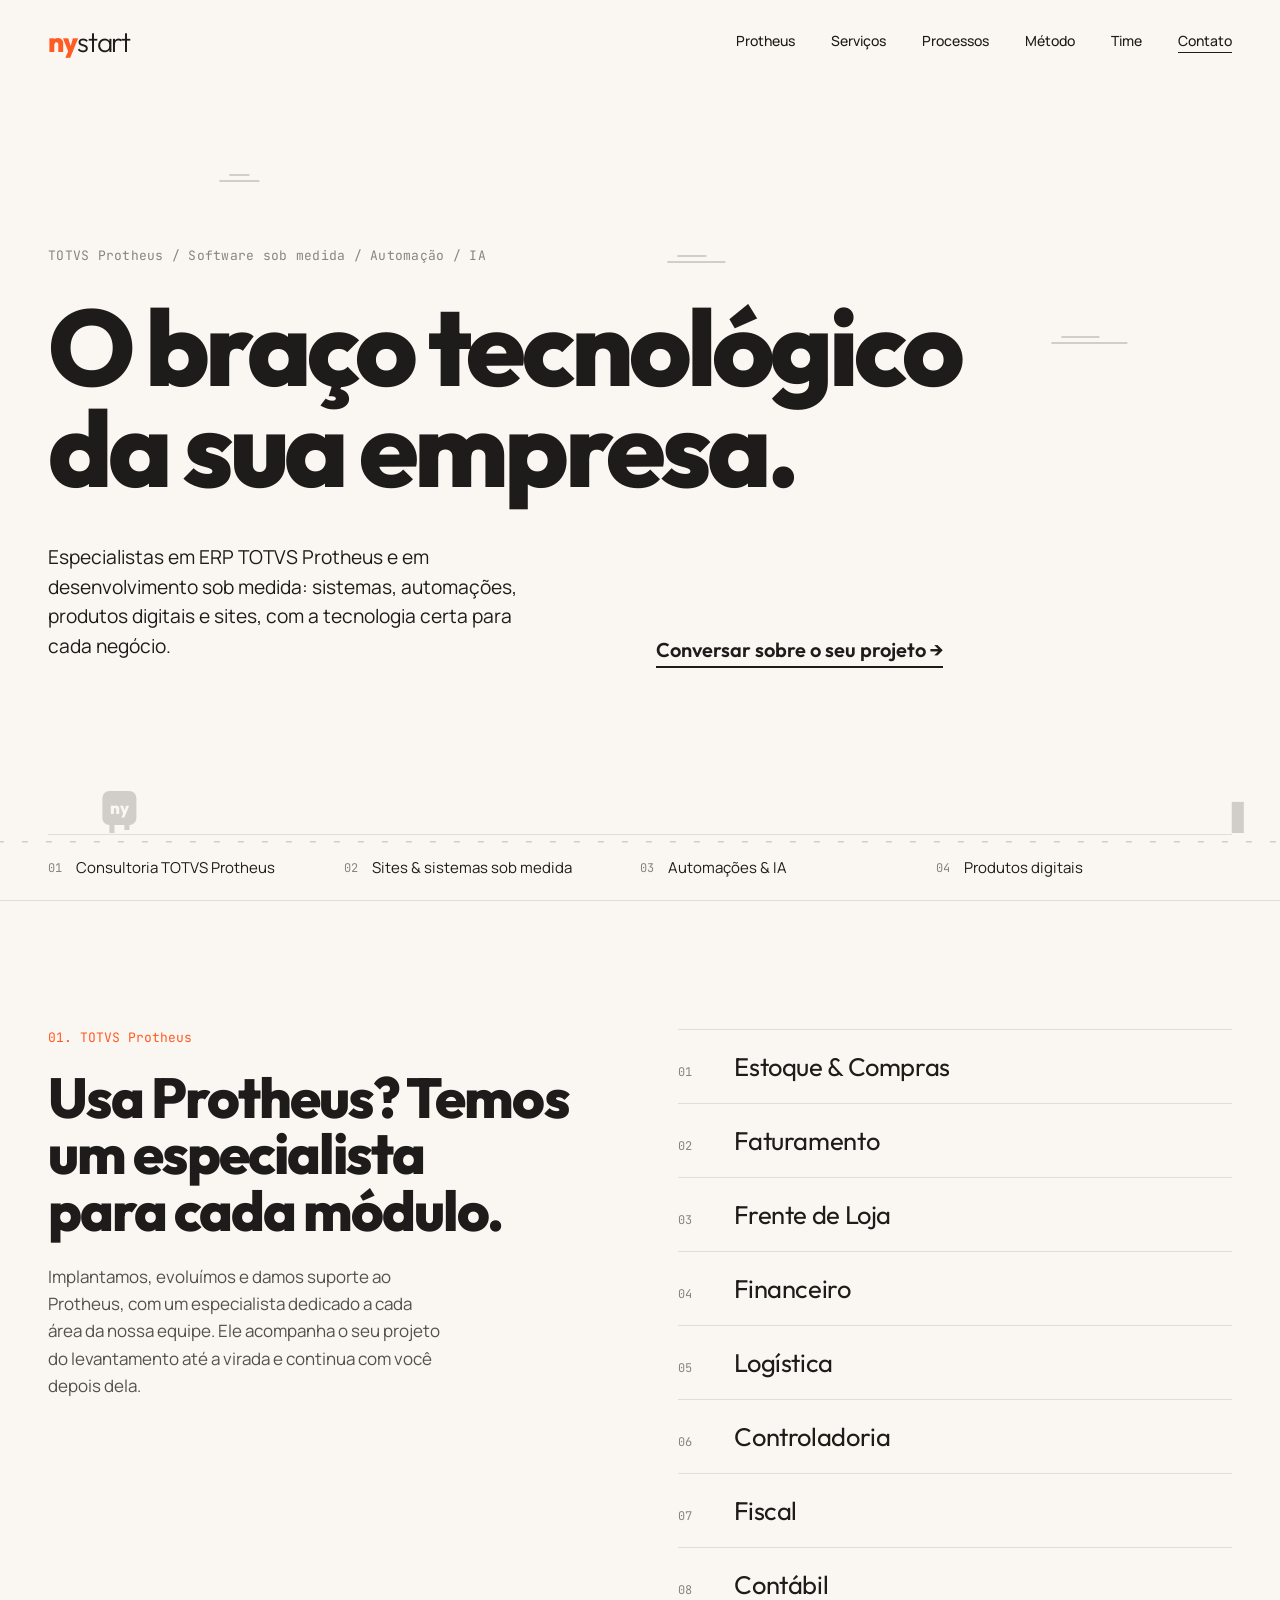
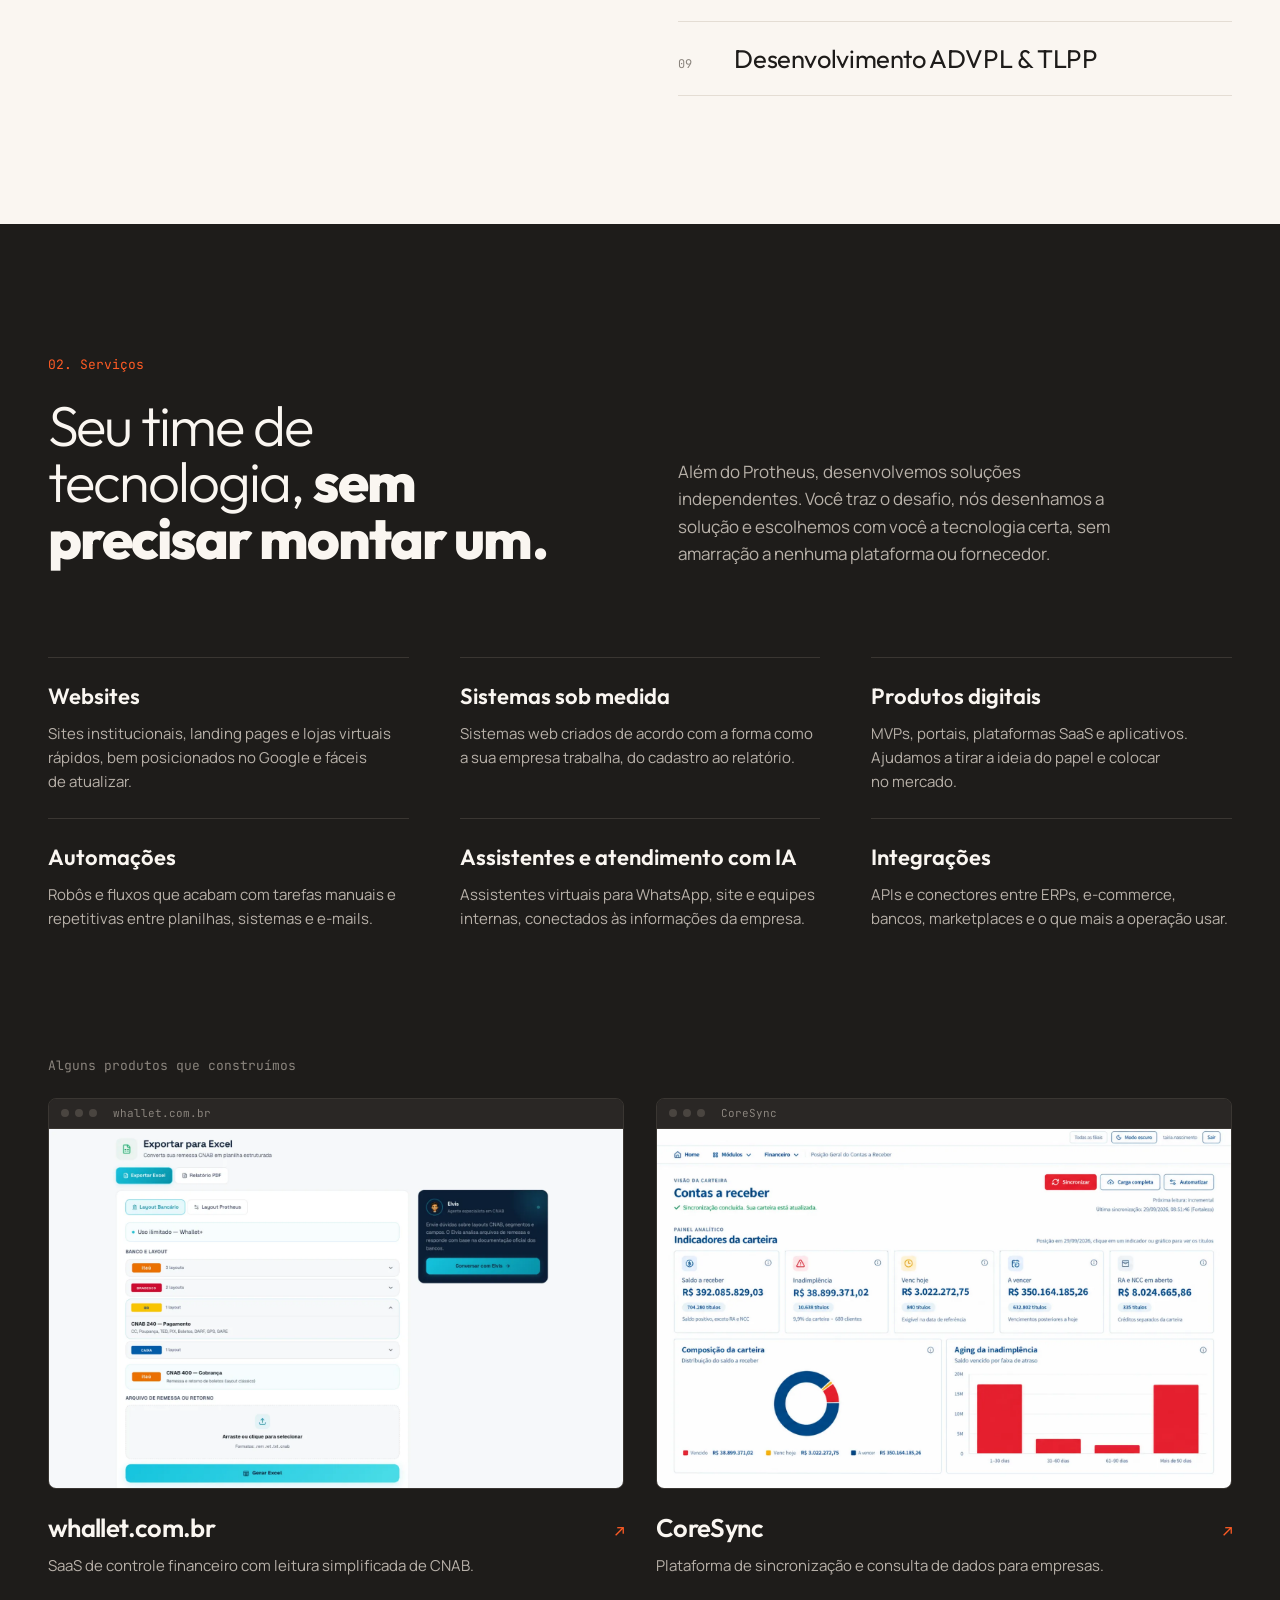
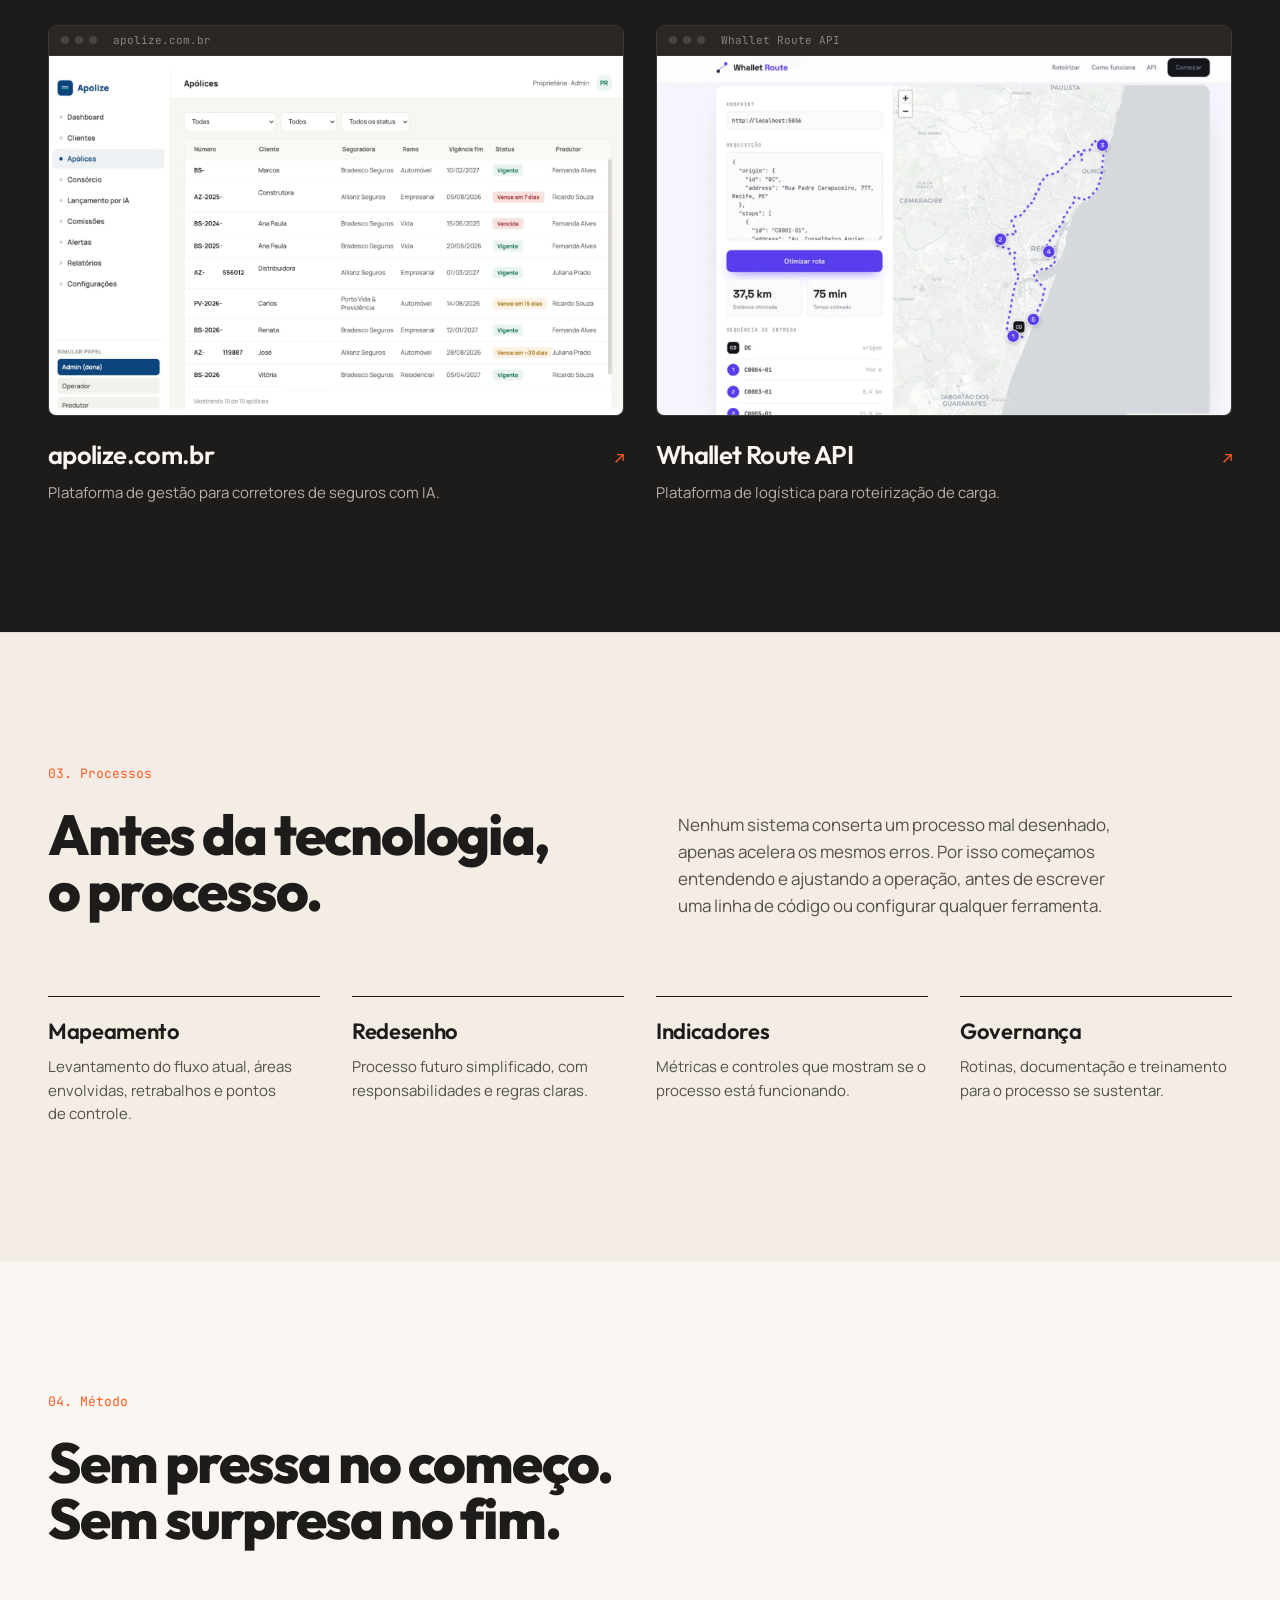
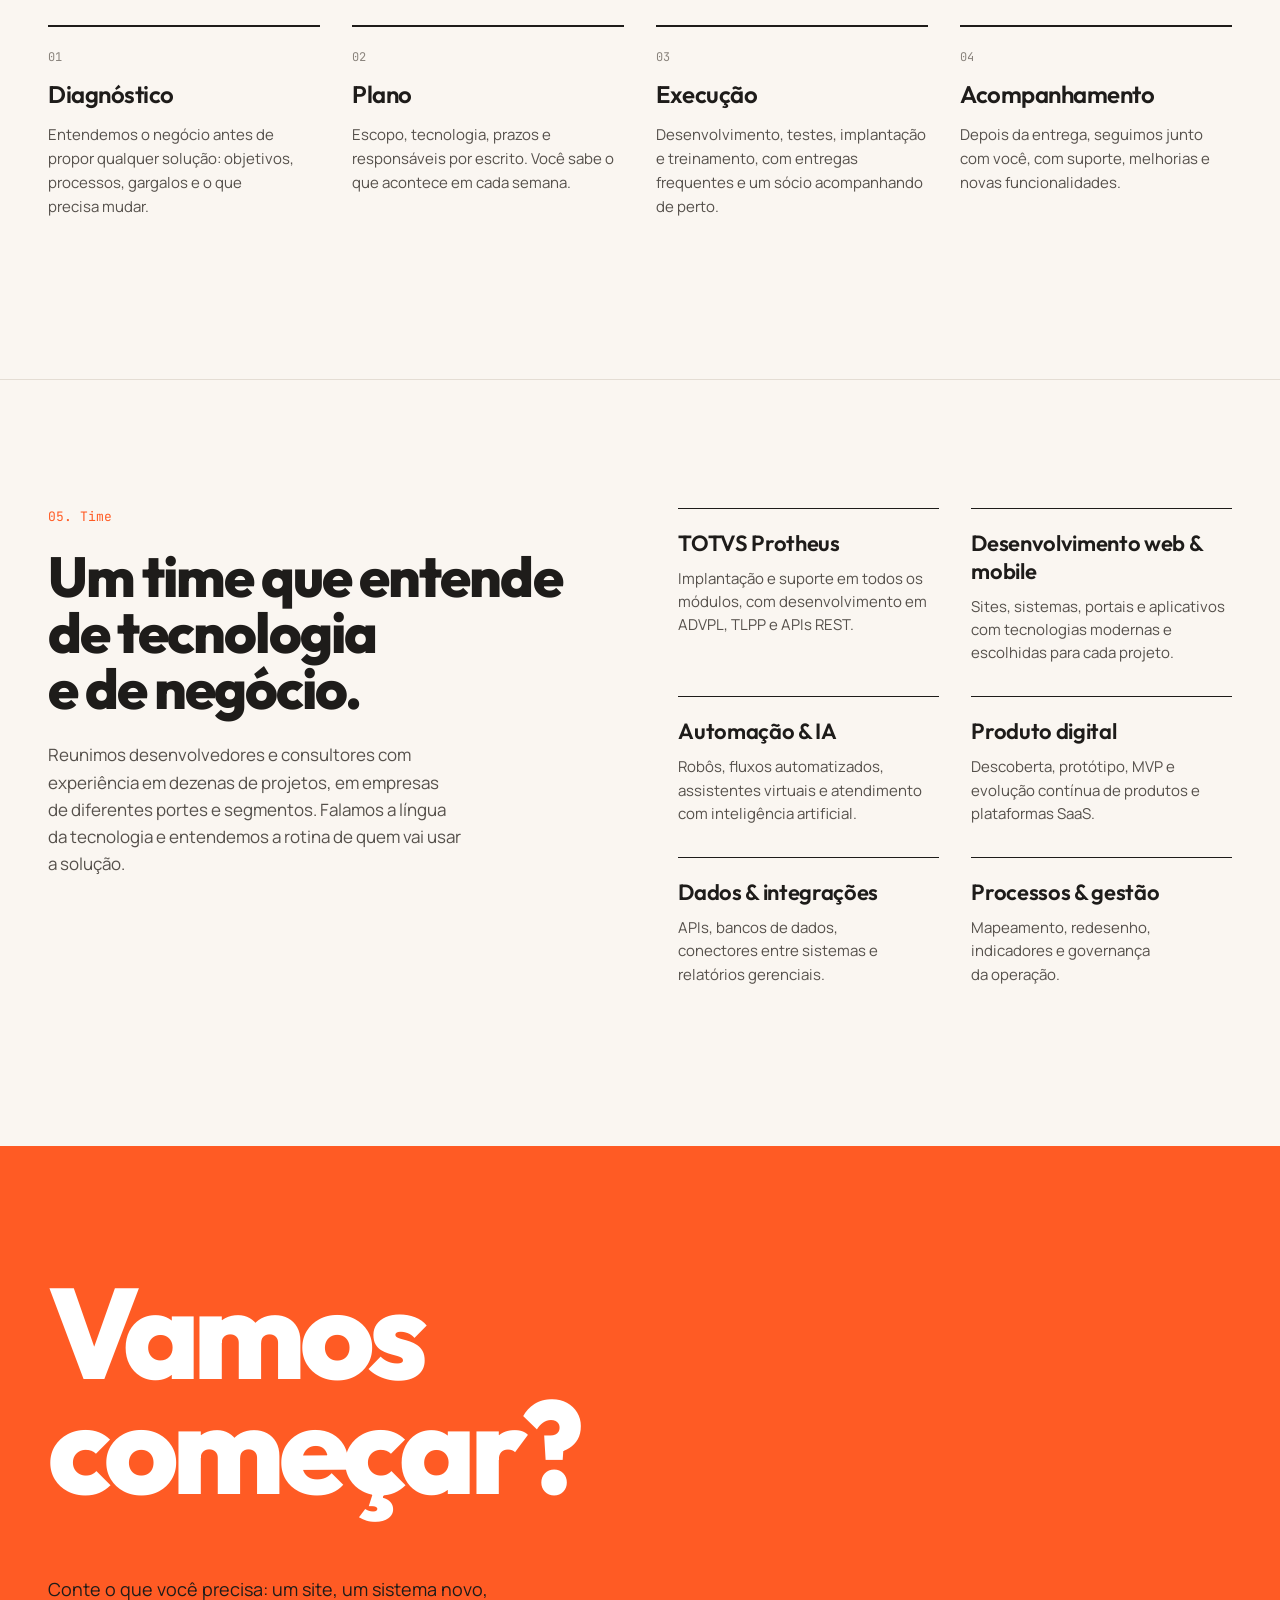
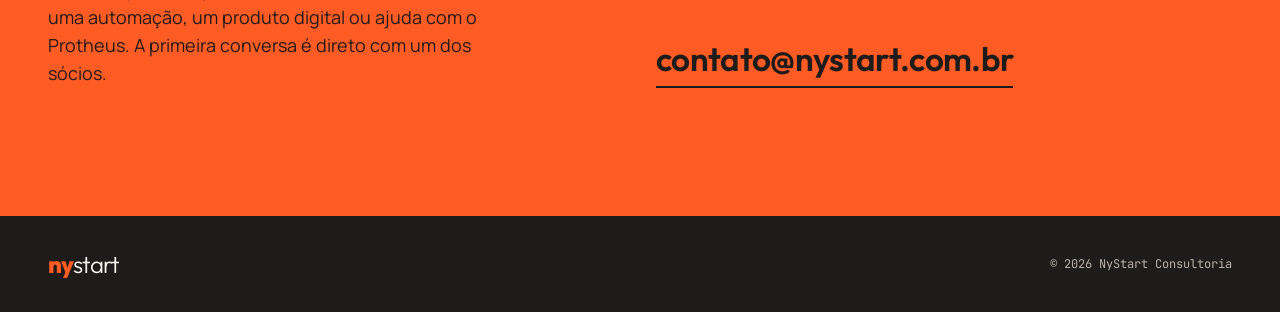
==== commit e7223c0d: "prod" ====
--- a/index.html
+++ b/index.html
@@ -3,14 +3,86 @@
 <head>
   <meta charset="utf-8">
   <meta name="viewport" content="width=device-width, initial-scale=1">
-  <title>NyStart | O braço tecnológico da sua empresa</title>
-  <meta name="description" content="Desenvolvemos sites, sistemas sob medida, automações, produtos digitais e assistentes com IA, na tecnologia que fizer mais sentido para o seu negócio. Também somos especialistas em TOTVS Protheus.">
+  <title>NyStart | Consultoria TOTVS Protheus e Software Sob Medida</title>
+  <meta name="description" content="Consultoria especializada em ERP TOTVS Protheus e desenvolvimento sob medida: sistemas, automações, produtos digitais, sites e assistentes com IA para empresas.">
+  <link rel="canonical" href="https://nystart.com.br/">
+  <meta name="robots" content="index, follow, max-image-preview:large">
   <meta name="theme-color" content="#FAF6F1">
-  <meta property="og:title" content="NyStart | O braço tecnológico da sua empresa">
-  <meta property="og:description" content="Sites, sistemas sob medida, automações, produtos digitais, assistentes com IA e consultoria TOTVS Protheus.">
+
+  <!-- Prévia ao compartilhar o link (WhatsApp, LinkedIn, etc.) -->
   <meta property="og:type" content="website">
   <meta property="og:locale" content="pt_BR">
+  <meta property="og:site_name" content="NyStart">
+  <meta property="og:url" content="https://nystart.com.br/">
+  <meta property="og:title" content="NyStart | O braço tecnológico da sua empresa">
+  <meta property="og:description" content="Especialistas em ERP TOTVS Protheus e em desenvolvimento sob medida: sistemas, automações, produtos digitais e sites.">
+  <meta property="og:image" content="https://nystart.com.br/assets/og-image.jpg">
+  <meta property="og:image:width" content="1200">
+  <meta property="og:image:height" content="630">
+  <meta property="og:image:alt" content="NyStart, o braço tecnológico da sua empresa">
+  <meta name="twitter:card" content="summary_large_image">
+  <meta name="twitter:title" content="NyStart | O braço tecnológico da sua empresa">
+  <meta name="twitter:description" content="Especialistas em ERP TOTVS Protheus e em desenvolvimento sob medida: sistemas, automações, produtos digitais e sites.">
+  <meta name="twitter:image" content="https://nystart.com.br/assets/og-image.jpg">
+
   <link rel="icon" href="favicon.svg" type="image/svg+xml">
+  <link rel="apple-touch-icon" href="apple-touch-icon.png">
+  <link rel="manifest" href="site.webmanifest">
+
+  <!-- Dados estruturados para o Google -->
+  <script type="application/ld+json">
+  {
+    "@context": "https://schema.org",
+    "@graph": [
+      {
+        "@type": "Organization",
+        "@id": "https://nystart.com.br/#organization",
+        "name": "NyStart",
+        "alternateName": "NyStart Consultoria",
+        "url": "https://nystart.com.br/",
+        "logo": "https://nystart.com.br/assets/icon-512.png",
+        "image": "https://nystart.com.br/assets/og-image.jpg",
+        "email": "contato@nystart.com.br",
+        "description": "Consultoria especializada em ERP TOTVS Protheus e desenvolvimento sob medida: sistemas, automações, produtos digitais, sites e assistentes com IA.",
+        "areaServed": { "@type": "Country", "name": "Brasil" },
+        "contactPoint": {
+          "@type": "ContactPoint",
+          "contactType": "sales",
+          "email": "contato@nystart.com.br",
+          "availableLanguage": "Portuguese"
+        },
+        "knowsAbout": [
+          "TOTVS Protheus", "ERP", "ADVPL", "TLPP", "Desenvolvimento de software sob medida",
+          "Automação de processos", "Inteligência artificial", "Integração de sistemas",
+          "Desenvolvimento de sites", "Consultoria de processos"
+        ],
+        "hasOfferCatalog": {
+          "@type": "OfferCatalog",
+          "name": "Serviços NyStart",
+          "itemListElement": [
+            { "@type": "Offer", "itemOffered": { "@type": "Service", "name": "Consultoria TOTVS Protheus", "description": "Implantação, evolução e suporte do ERP TOTVS Protheus, com especialistas por módulo." } },
+            { "@type": "Offer", "itemOffered": { "@type": "Service", "name": "Desenvolvimento ADVPL e TLPP", "description": "Customizações, relatórios e APIs REST para o Protheus." } },
+            { "@type": "Offer", "itemOffered": { "@type": "Service", "name": "Sistemas sob medida", "description": "Sistemas web criados de acordo com a forma como a empresa trabalha." } },
+            { "@type": "Offer", "itemOffered": { "@type": "Service", "name": "Automações", "description": "Robôs e fluxos que eliminam tarefas manuais e repetitivas." } },
+            { "@type": "Offer", "itemOffered": { "@type": "Service", "name": "Produtos digitais", "description": "MVPs, portais, plataformas SaaS e aplicativos." } },
+            { "@type": "Offer", "itemOffered": { "@type": "Service", "name": "Assistentes e atendimento com IA", "description": "Assistentes virtuais para WhatsApp, site e equipes internas." } },
+            { "@type": "Offer", "itemOffered": { "@type": "Service", "name": "Desenvolvimento de sites", "description": "Sites institucionais, landing pages e lojas virtuais." } },
+            { "@type": "Offer", "itemOffered": { "@type": "Service", "name": "Consultoria de processos", "description": "Mapeamento, redesenho, indicadores e governança." } }
+          ]
+        }
+      },
+      {
+        "@type": "WebSite",
+        "@id": "https://nystart.com.br/#website",
+        "url": "https://nystart.com.br/",
+        "name": "NyStart",
+        "inLanguage": "pt-BR",
+        "publisher": { "@id": "https://nystart.com.br/#organization" }
+      }
+    ]
+  }
+  </script>
+
   <link rel="preconnect" href="https://fonts.googleapis.com">
   <link rel="preconnect" href="https://fonts.gstatic.com" crossorigin>
   <link rel="stylesheet" href="https://fonts.googleapis.com/css2?family=JetBrains+Mono:wght@400;500&family=Manrope:wght@400;500;700&family=Outfit:wght@300;400;600;800&display=swap">
@@ -80,12 +152,12 @@
           <p class="body body--dark">Além do Protheus, desenvolvemos soluções independentes. Você traz o desafio, nós desenhamos a solução e escolhemos com você a tecnologia certa, sem amarração a nenhuma plataforma ou fornecedor.</p>
         </div>
         <div class="cols cols--280 software__cols">
-          <div class="item item--dark"><span class="item__title">Websites</span><span class="item__text">Sites institucionais, landing pages e lojas virtuais rápidos, bem posicionados no Google e fáceis de atualizar.</span></div>
-          <div class="item item--dark"><span class="item__title">Sistemas sob medida</span><span class="item__text">Sistemas web criados de acordo com a forma como a sua empresa trabalha, do cadastro ao relatório.</span></div>
-          <div class="item item--dark"><span class="item__title">Produtos digitais</span><span class="item__text">MVPs, portais, plataformas SaaS e aplicativos. Ajudamos a tirar a ideia do papel e colocar no mercado.</span></div>
-          <div class="item item--dark"><span class="item__title">Automações</span><span class="item__text">Robôs e fluxos que acabam com tarefas manuais e repetitivas entre planilhas, sistemas e e-mails.</span></div>
-          <div class="item item--dark"><span class="item__title">Assistentes e atendimento com IA</span><span class="item__text">Assistentes virtuais para WhatsApp, site e equipes internas, conectados às informações da empresa.</span></div>
-          <div class="item item--dark"><span class="item__title">Integrações</span><span class="item__text">APIs e conectores entre ERPs, e-commerce, bancos, marketplaces e o que mais a operação usar.</span></div>
+          <div class="item item--dark"><h3 class="item__title">Websites</h3><span class="item__text">Sites institucionais, landing pages e lojas virtuais rápidos, bem posicionados no Google e fáceis de atualizar.</span></div>
+          <div class="item item--dark"><h3 class="item__title">Sistemas sob medida</h3><span class="item__text">Sistemas web criados de acordo com a forma como a sua empresa trabalha, do cadastro ao relatório.</span></div>
+          <div class="item item--dark"><h3 class="item__title">Produtos digitais</h3><span class="item__text">MVPs, portais, plataformas SaaS e aplicativos. Ajudamos a tirar a ideia do papel e colocar no mercado.</span></div>
+          <div class="item item--dark"><h3 class="item__title">Automações</h3><span class="item__text">Robôs e fluxos que acabam com tarefas manuais e repetitivas entre planilhas, sistemas e e-mails.</span></div>
+          <div class="item item--dark"><h3 class="item__title">Assistentes e atendimento com IA</h3><span class="item__text">Assistentes virtuais para WhatsApp, site e equipes internas, conectados às informações da empresa.</span></div>
+          <div class="item item--dark"><h3 class="item__title">Integrações</h3><span class="item__text">APIs e conectores entre ERPs, e-commerce, bancos, marketplaces e o que mais a operação usar.</span></div>
         </div>
 
         <div class="products">
@@ -95,33 +167,33 @@
             <a class="product" target="_blank" rel="noopener">
               <div class="product__shot">
                 <div class="product__bar"><i></i><i></i><i></i><span class="mono">whallet.com.br</span></div>
-                <img src="assets/products/whallet.svg" alt="Tela do Whallet" loading="lazy" width="1600" height="1000">
-              </div>
-              <span class="product__domain">whallet.com.br<span class="mono product__arrow">↗</span></span>
+                <img src="assets/products/whallet.webp" alt="Tela do Whallet" loading="lazy" width="1600" height="1000">
+              </div>
+              <h3 class="product__domain">whallet.com.br<span class="mono product__arrow">↗</span></h3>
               <span class="product__desc">SaaS de controle financeiro com leitura simplificada de CNAB.</span>
             </a>
             <a class="product" target="_blank" rel="noopener">
               <div class="product__shot">
                 <div class="product__bar"><i></i><i></i><i></i><span class="mono">CoreSync</span></div>
-                <img src="assets/products/coresync.svg" alt="Tela do Produto 4" loading="lazy" width="1600" height="1000">
-              </div>
-              <span class="product__domain">CoreSync<span class="mono product__arrow">↗</span></span>
-              <span class="product__desc">Plataforma de sincronização e consultade dados para empresas</span>
+                <img src="assets/products/coresync.webp" alt="Tela do CoreSync" loading="lazy" width="1600" height="1000">
+              </div>
+              <h3 class="product__domain">CoreSync<span class="mono product__arrow">↗</span></h3>
+              <span class="product__desc">Plataforma de sincronização e consulta de dados para empresas.</span>
             </a>
             <a class="product" target="_blank" rel="noopener">
               <div class="product__shot">
                 <div class="product__bar"><i></i><i></i><i></i><span class="mono">apolize.com.br</span></div>
-                <img src="assets/products/apolize.svg" alt="Tela do Apolize" loading="lazy" width="1600" height="1000">
-              </div>
-              <span class="product__domain">apolize.com.br<span class="mono product__arrow">↗</span></span>
+                <img src="assets/products/apolize.webp" alt="Tela do Apolize" loading="lazy" width="1600" height="1000">
+              </div>
+              <h3 class="product__domain">apolize.com.br<span class="mono product__arrow">↗</span></h3>
               <span class="product__desc">Plataforma de gestão para corretores de seguros com IA.</span>
             </a>
             <a class="product" target="_blank" rel="noopener">
               <div class="product__shot">
                 <div class="product__bar"><i></i><i></i><i></i><span class="mono">Whallet Route API</span></div>
-                <img src="assets/products/route.svg" alt="Tela do Whallet Route" loading="lazy" width="1600" height="1000">
-              </div>
-              <span class="product__domain">Whallet Route API<span class="mono product__arrow">↗</span></span>
+                <img src="assets/products/route.webp" alt="Tela do Whallet Route" loading="lazy" width="1600" height="1000">
+              </div>
+              <h3 class="product__domain">Whallet Route API<span class="mono product__arrow">↗</span></h3>
               <span class="product__desc">Plataforma de logística para roteirização de carga.</span>
             </a>            
           </div>
@@ -137,10 +209,10 @@
           <p class="body">Nenhum sistema conserta um processo mal desenhado, apenas acelera os mesmos erros. Por isso começamos entendendo e ajustando a operação, antes de escrever uma linha de código ou configurar qualquer ferramenta.</p>
         </div>
         <div class="cols cols--240 cols--spaced">
-          <div class="item"><span class="item__title">Mapeamento</span><span class="item__text">Levantamento do fluxo atual, áreas envolvidas, retrabalhos e pontos de controle.</span></div>
-          <div class="item"><span class="item__title">Redesenho</span><span class="item__text">Processo futuro simplificado, com responsabilidades e regras claras.</span></div>
-          <div class="item"><span class="item__title">Indicadores</span><span class="item__text">Métricas e controles que mostram se o processo está funcionando.</span></div>
-          <div class="item"><span class="item__title">Governança</span><span class="item__text">Rotinas, documentação e treinamento para o processo se sustentar.</span></div>
+          <div class="item"><h3 class="item__title">Mapeamento</h3><span class="item__text">Levantamento do fluxo atual, áreas envolvidas, retrabalhos e pontos de controle.</span></div>
+          <div class="item"><h3 class="item__title">Redesenho</h3><span class="item__text">Processo futuro simplificado, com responsabilidades e regras claras.</span></div>
+          <div class="item"><h3 class="item__title">Indicadores</h3><span class="item__text">Métricas e controles que mostram se o processo está funcionando.</span></div>
+          <div class="item"><h3 class="item__title">Governança</h3><span class="item__text">Rotinas, documentação e treinamento para o processo se sustentar.</span></div>
         </div>
       </div>
     </section>
@@ -155,7 +227,7 @@
     <!--    
     <section id="clientes" class="section clients" data-screen-label="Clientes">
       <div class="wrap clients__head">
-        <span class="kicker mono">Clientes atendidos</span>
+        <h2 class="kicker mono clients__title">Clientes atendidos</h2>
         <p class="clients__note">Empresas que contam com a NyStart como parceira de tecnologia.</p>
       </div>
 
@@ -175,10 +247,10 @@
         <span class="kicker mono">04. Método</span>
         <h2 class="h2 metodo__title">Sem pressa no começo.<br>Sem surpresa no fim.</h2>
         <div class="cols cols--240 cols--spaced">
-          <div class="step"><span class="mono">01</span><span class="step__title">Diagnóstico</span><span class="item__text">Entendemos o negócio antes de propor qualquer solução: objetivos, processos, gargalos e o que precisa mudar.</span></div>
-          <div class="step"><span class="mono">02</span><span class="step__title">Plano</span><span class="item__text">Escopo, tecnologia, prazos e responsáveis por escrito. Você sabe o que acontece em cada semana.</span></div>
-          <div class="step"><span class="mono">03</span><span class="step__title">Execução</span><span class="item__text">Desenvolvimento, testes, implantação e treinamento, com entregas frequentes e um sócio acompanhando de perto.</span></div>
-          <div class="step"><span class="mono">04</span><span class="step__title">Acompanhamento</span><span class="item__text">Depois da entrega, seguimos junto com você, com suporte, melhorias e novas funcionalidades.</span></div>
+          <div class="step"><span class="mono">01</span><h3 class="step__title">Diagnóstico</h3><span class="item__text">Entendemos o negócio antes de propor qualquer solução: objetivos, processos, gargalos e o que precisa mudar.</span></div>
+          <div class="step"><span class="mono">02</span><h3 class="step__title">Plano</h3><span class="item__text">Escopo, tecnologia, prazos e responsáveis por escrito. Você sabe o que acontece em cada semana.</span></div>
+          <div class="step"><span class="mono">03</span><h3 class="step__title">Execução</h3><span class="item__text">Desenvolvimento, testes, implantação e treinamento, com entregas frequentes e um sócio acompanhando de perto.</span></div>
+          <div class="step"><span class="mono">04</span><h3 class="step__title">Acompanhamento</h3><span class="item__text">Depois da entrega, seguimos junto com você, com suporte, melhorias e novas funcionalidades.</span></div>
         </div>
       </div>
     </section>
@@ -191,12 +263,12 @@
           <p class="body body--44">Reunimos desenvolvedores e consultores com experiência em dezenas de projetos, em empresas de diferentes portes e segmentos. Falamos a língua da tecnologia e entendemos a rotina de quem vai usar a solução.</p>
         </div>
         <div class="cols cols--240 skills">
-          <div class="item item--tall"><span class="item__title">TOTVS Protheus</span><span class="item__text">Implantação e suporte em todos os módulos, com desenvolvimento em ADVPL, TLPP e APIs REST.</span></div>
-          <div class="item item--tall"><span class="item__title">Desenvolvimento web &amp; mobile</span><span class="item__text">Sites, sistemas, portais e aplicativos com tecnologias modernas e escolhidas para cada projeto.</span></div>
-          <div class="item item--tall"><span class="item__title">Automação &amp; IA</span><span class="item__text">Robôs, fluxos automatizados, assistentes virtuais e atendimento com inteligência artificial.</span></div>
-          <div class="item item--tall"><span class="item__title">Produto digital</span><span class="item__text">Descoberta, protótipo, MVP e evolução contínua de produtos e plataformas SaaS.</span></div>
-          <div class="item item--tall"><span class="item__title">Dados &amp; integrações</span><span class="item__text">APIs, bancos de dados, conectores entre sistemas e relatórios gerenciais.</span></div>
-          <div class="item item--tall"><span class="item__title">Processos &amp; gestão</span><span class="item__text">Mapeamento, redesenho, indicadores e governança da operação.</span></div>
+          <div class="item item--tall"><h3 class="item__title">TOTVS Protheus</h3><span class="item__text">Implantação e suporte em todos os módulos, com desenvolvimento em ADVPL, TLPP e APIs REST.</span></div>
+          <div class="item item--tall"><h3 class="item__title">Desenvolvimento web &amp; mobile</h3><span class="item__text">Sites, sistemas, portais e aplicativos com tecnologias modernas e escolhidas para cada projeto.</span></div>
+          <div class="item item--tall"><h3 class="item__title">Automação &amp; IA</h3><span class="item__text">Robôs, fluxos automatizados, assistentes virtuais e atendimento com inteligência artificial.</span></div>
+          <div class="item item--tall"><h3 class="item__title">Produto digital</h3><span class="item__text">Descoberta, protótipo, MVP e evolução contínua de produtos e plataformas SaaS.</span></div>
+          <div class="item item--tall"><h3 class="item__title">Dados &amp; integrações</h3><span class="item__text">APIs, bancos de dados, conectores entre sistemas e relatórios gerenciais.</span></div>
+          <div class="item item--tall"><h3 class="item__title">Processos &amp; gestão</h3><span class="item__text">Mapeamento, redesenho, indicadores e governança da operação.</span></div>
         </div>
       </div>
     </section>
--- a/styles.css
+++ b/styles.css
@@ -140,6 +140,10 @@
 
 .item { border-top: 1px solid var(--ink); padding: 20px 0 8px; display: flex; flex-direction: column; gap: 10px; }
 .item--tall { padding-bottom: 32px; }
+/* Headings promoted for SEO keep the original look. */
+.item__title, .step__title, .product__domain { margin: 0; }
+.clients__title { margin: 0; font-weight: 400; }
+
 .item__title { font-family: var(--f-display); font-weight: 600; font-size: 22px; letter-spacing: -.015em; }
 .item__text { font-size: 15px; line-height: 1.55; color: var(--body); text-wrap: pretty; }
 
